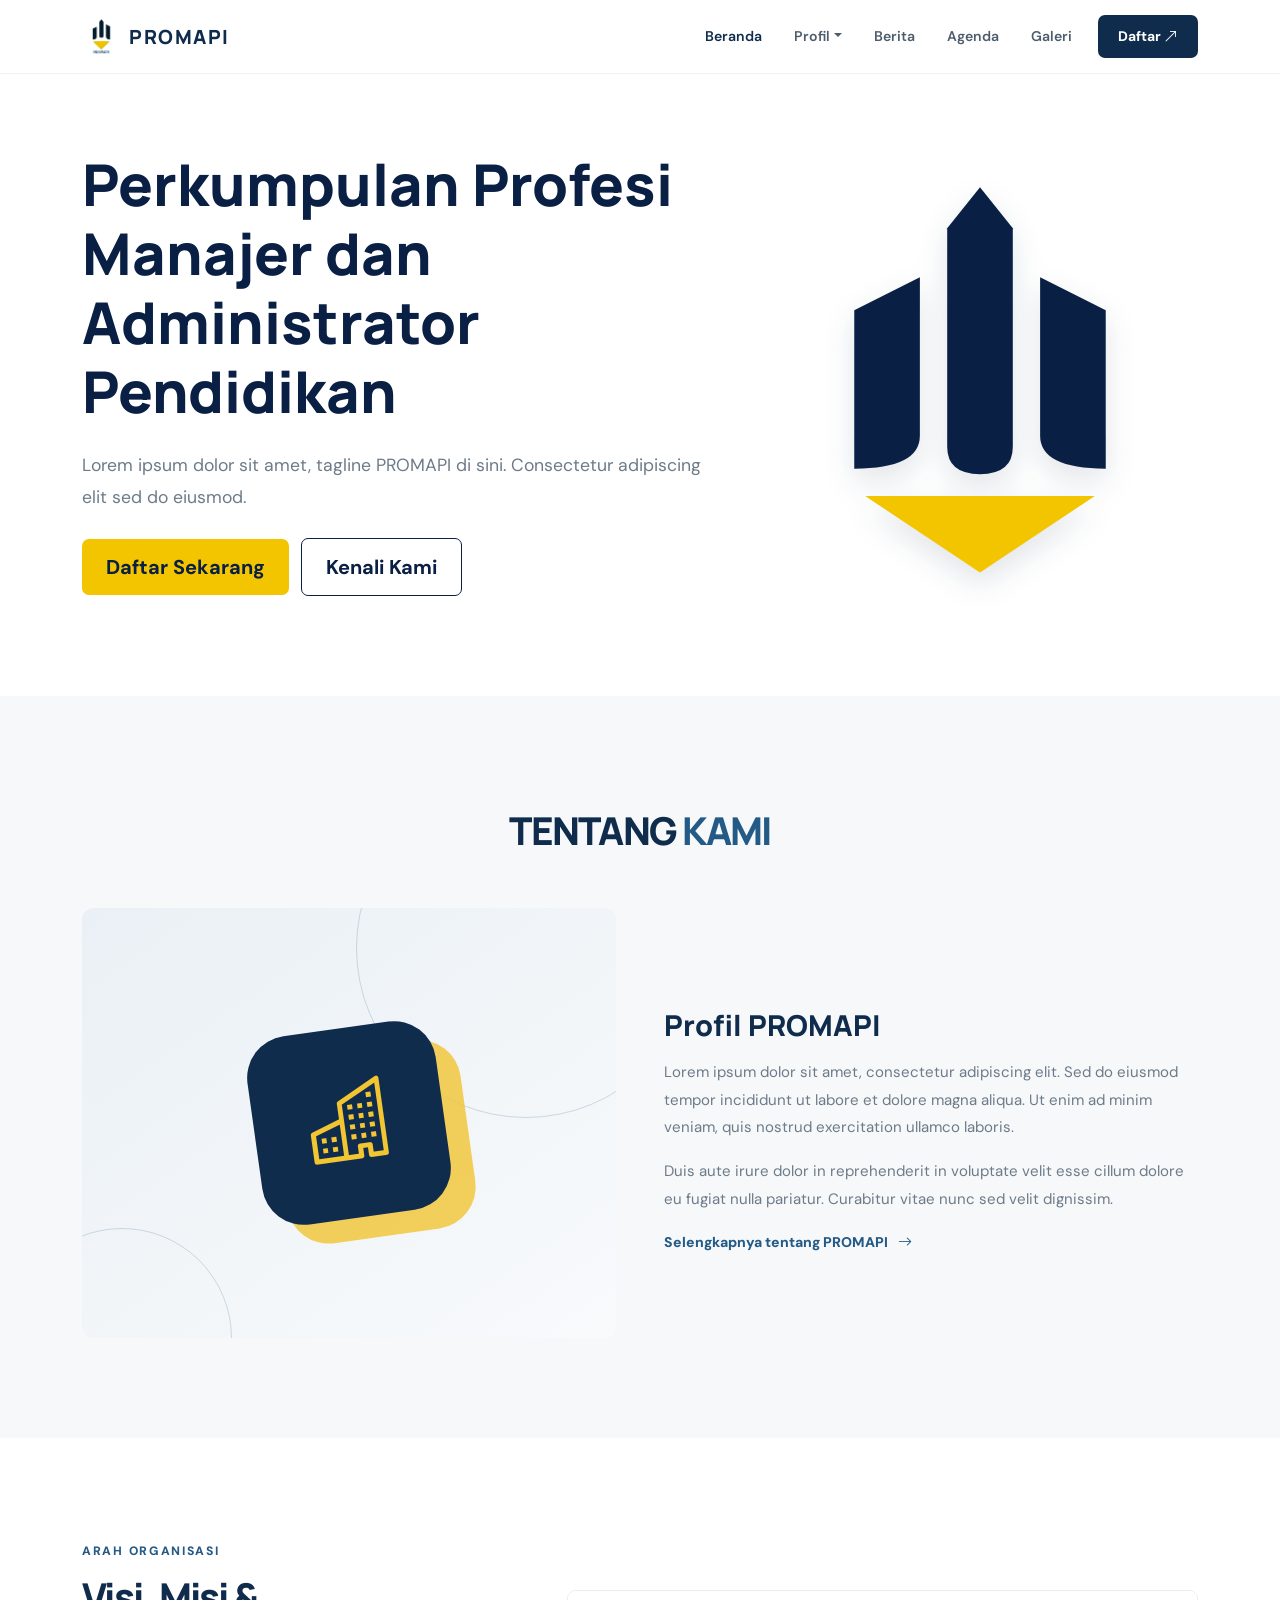
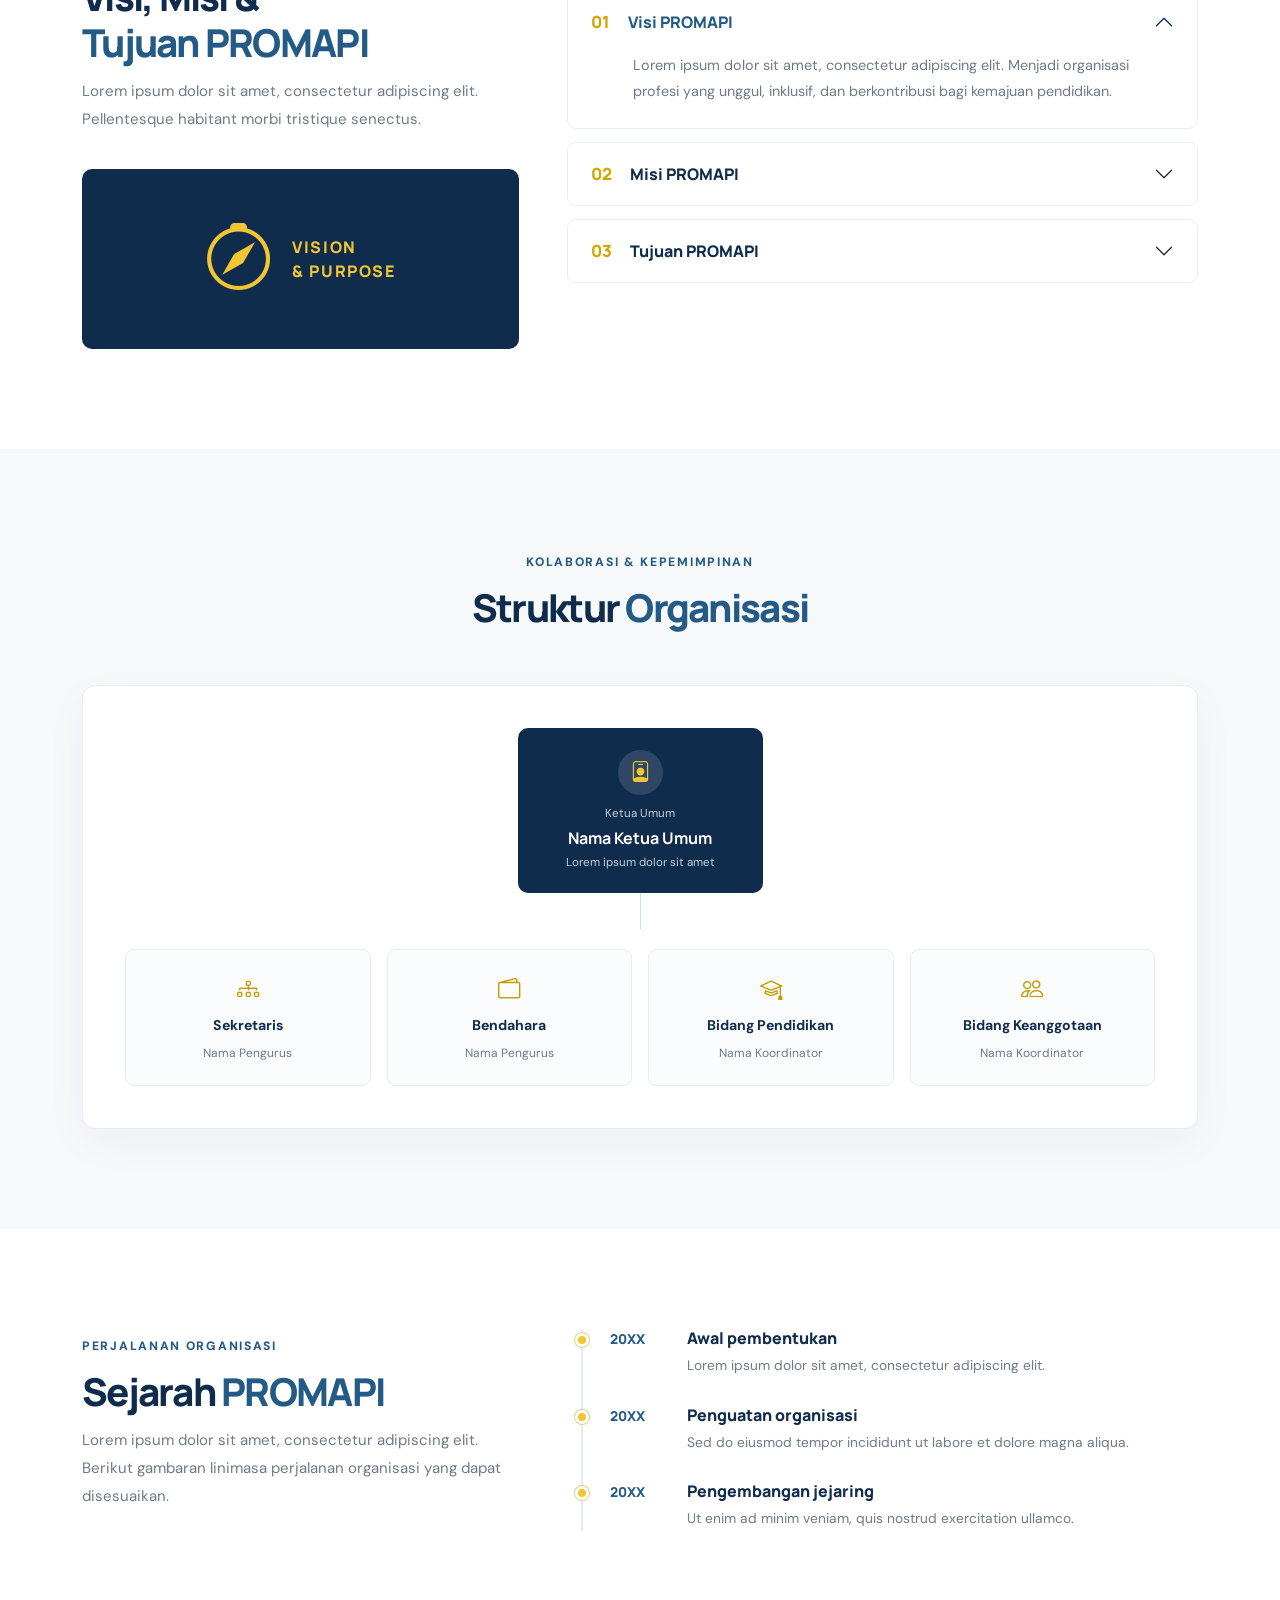
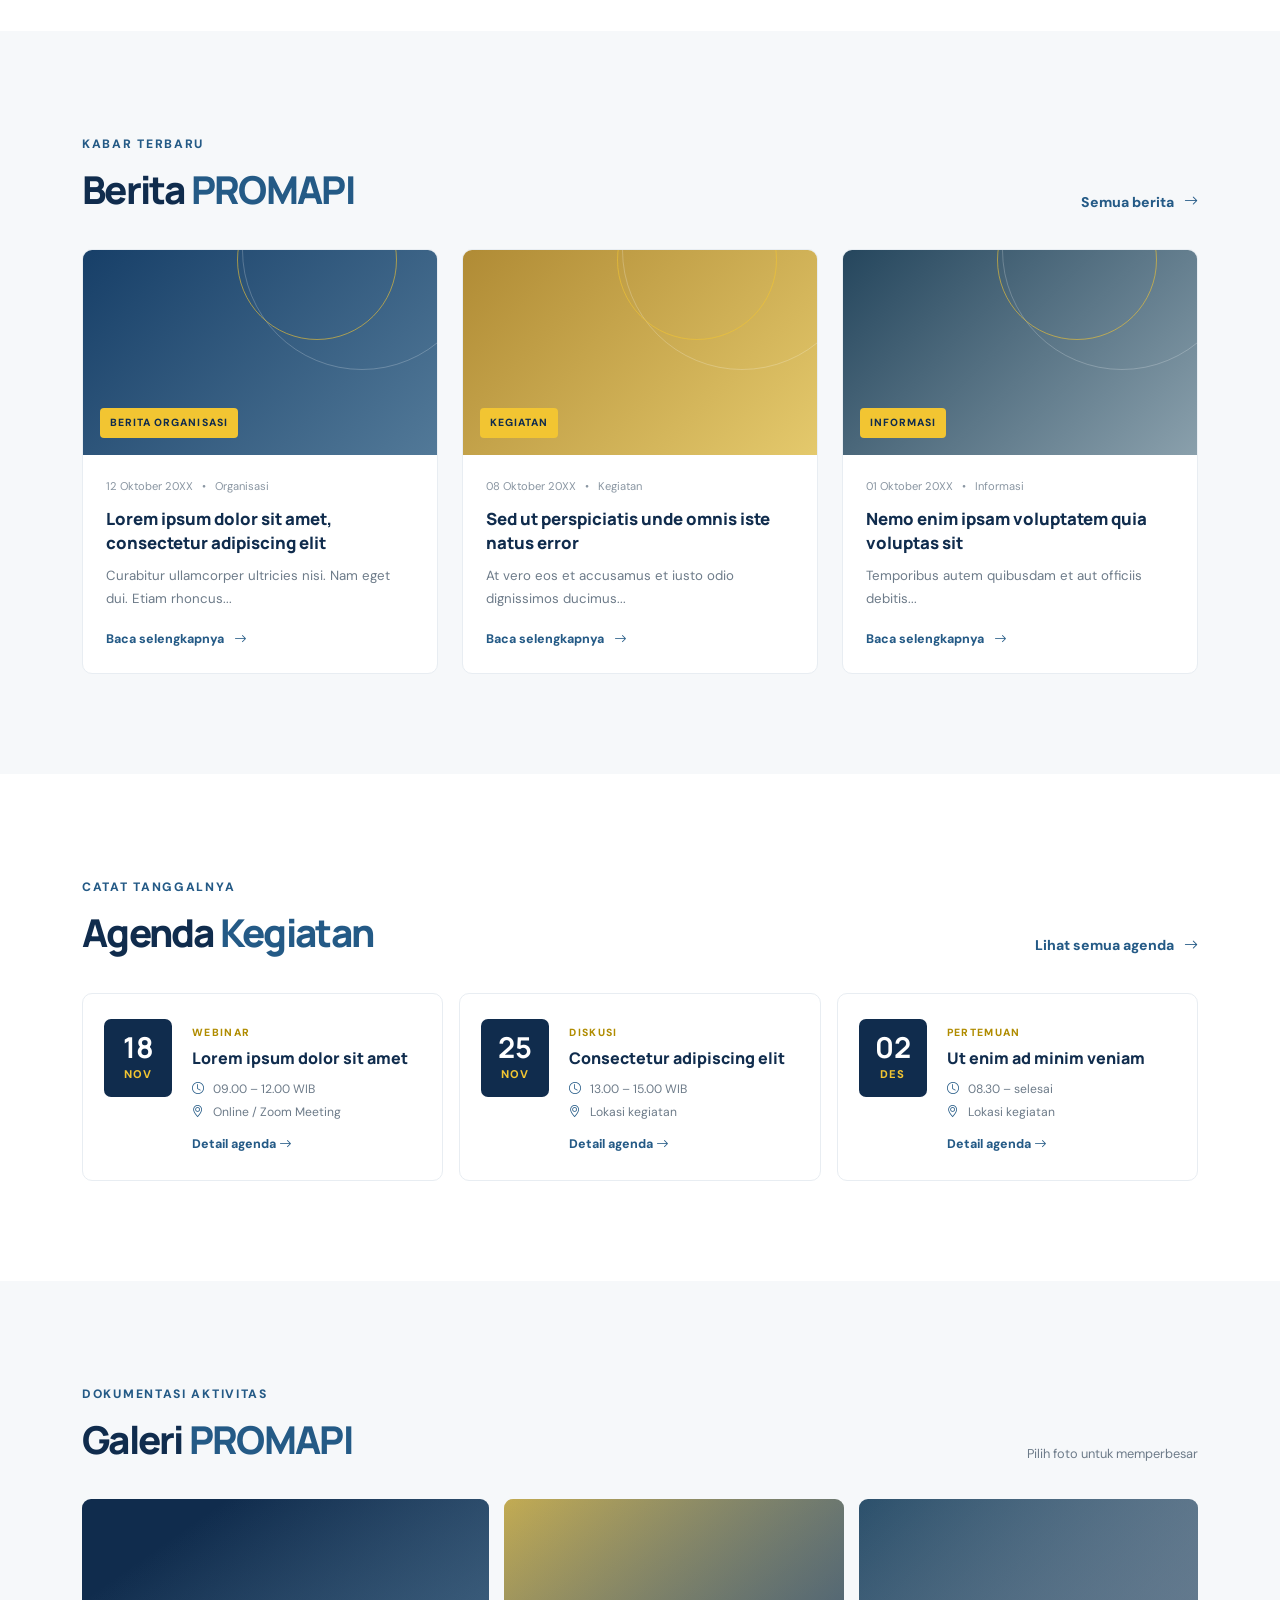
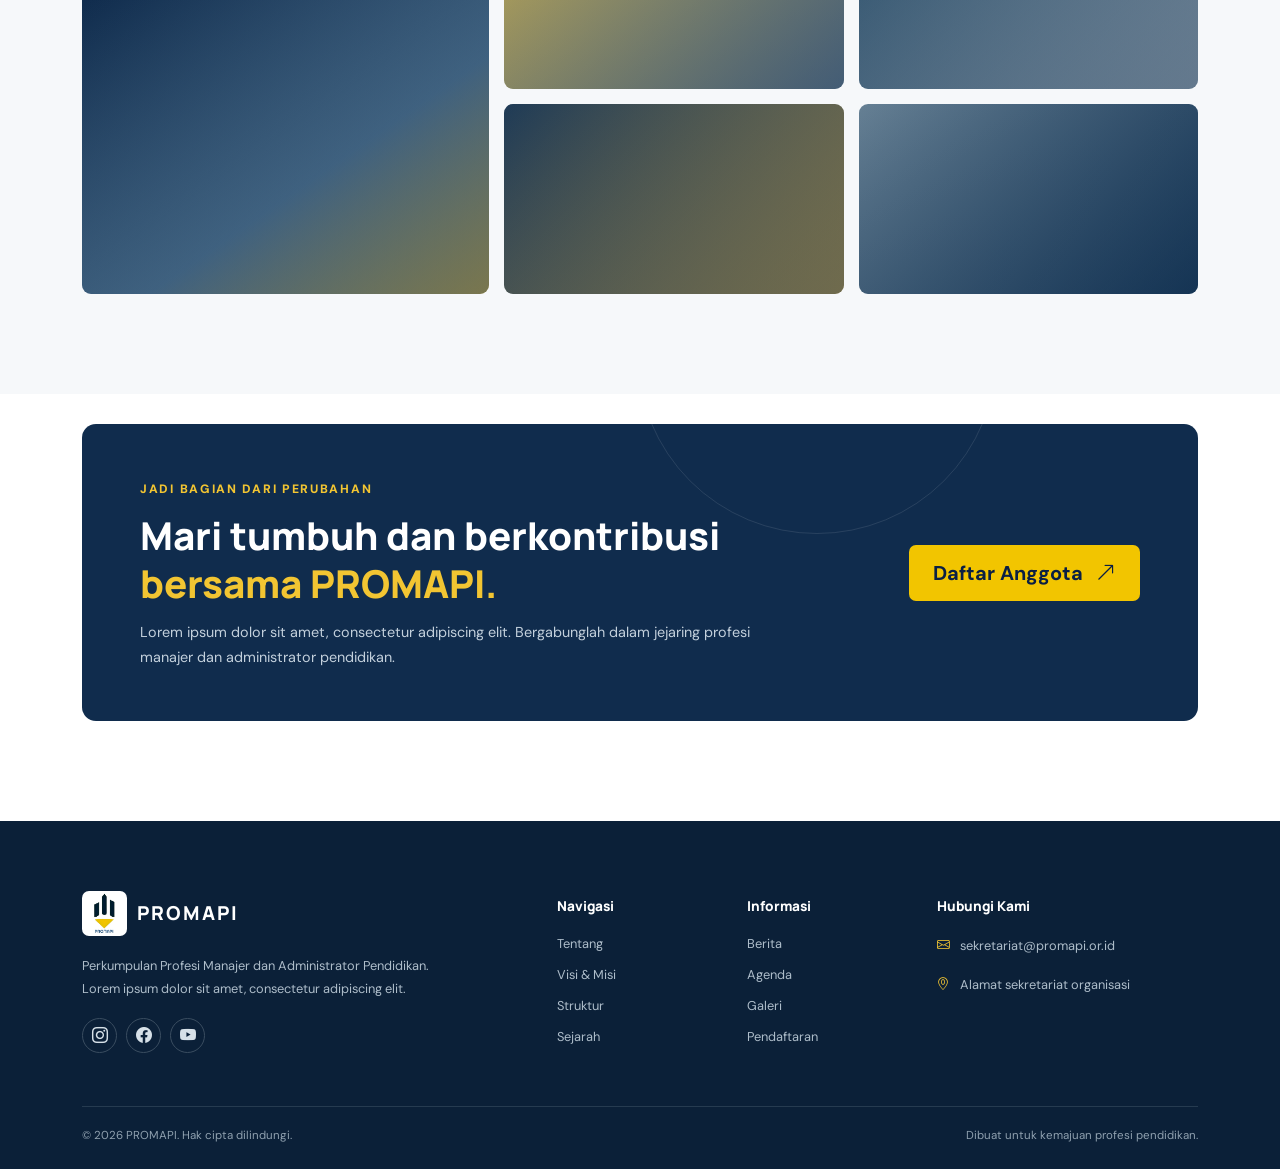
==== index.html @ c8b4b409 "perubahan" ====
<!doctype html>
<html lang="id">
<head>
  <meta charset="utf-8">
  <meta name="viewport" content="width=device-width, initial-scale=1">
  <meta name="description" content="PROMAPI — Perkumpulan Profesi Manajer dan Administrator Pendidikan.">
  <title>PROMAPI | Perkumpulan Profesi Manajer dan Administrator Pendidikan</title>
  <link rel="preconnect" href="https://fonts.googleapis.com">
  <link rel="preconnect" href="https://fonts.gstatic.com" crossorigin>
  <link href="https://fonts.googleapis.com/css2?family=DM+Sans:wght@400;500;600;700&family=Manrope:wght@400;500;600;700;800&display=swap" rel="stylesheet">
  <link href="https://cdn.jsdelivr.net/npm/bootstrap@5.3.3/dist/css/bootstrap.min.css" rel="stylesheet">
  <link href="https://cdn.jsdelivr.net/npm/bootstrap-icons@1.11.3/font/bootstrap-icons.min.css" rel="stylesheet">
  <link href="css/style.css" rel="stylesheet">
</head>
<body>
  <nav class="navbar navbar-expand-lg navbar-light fixed-top site-nav">
    <div class="container">
      <a class="navbar-brand d-flex align-items-center gap-2" href="#beranda">
        <img src="assets/logo-promapi.png" alt="Logo PROMAPI" class="brand-logo">
        <span>PROMAPI</span>
      </a>
      <button class="navbar-toggler" type="button" data-bs-toggle="collapse" data-bs-target="#mainNav" aria-controls="mainNav" aria-expanded="false" aria-label="Buka navigasi">
        <span class="navbar-toggler-icon"></span>
      </button>
      <div class="collapse navbar-collapse" id="mainNav">
        <ul class="navbar-nav ms-auto align-items-lg-center gap-lg-1">
          <li class="nav-item"><a class="nav-link active" href="#beranda">Beranda</a></li>
          <li class="nav-item dropdown">
            <a class="nav-link dropdown-toggle" href="#profil" role="button" data-bs-toggle="dropdown">Profil</a>
            <ul class="dropdown-menu dropdown-menu-end">
              <li><a class="dropdown-item" href="#tentang">Tentang Organisasi</a></li>
              <li><a class="dropdown-item" href="#visi-misi">Visi, Misi & Tujuan</a></li>
              <li><a class="dropdown-item" href="#struktur">Struktur Organisasi</a></li>
              <li><a class="dropdown-item" href="#sejarah">Sejarah</a></li>
            </ul>
          </li>
          <li class="nav-item"><a class="nav-link" href="#berita">Berita</a></li>
          <li class="nav-item"><a class="nav-link" href="#agenda">Agenda</a></li>
          <li class="nav-item"><a class="nav-link" href="#galeri">Galeri</a></li>
          <li class="nav-item ms-lg-2"><a class="btn btn-primary-nav" href="dashboard.html">Daftar <i class="bi bi-arrow-up-right"></i></a></li>
        </ul>
      </div>
    </div>
  </nav>

  <main>
    <!-- BERANDA -->
<header class="hero" id="beranda">
  <div class="container">
    <div class="row align-items-center g-5">
      <div class="col-lg-7">
        <h1>Perkumpulan Profesi Manajer dan Administrator Pendidikan</h1>

        <p class="tagline my-4">
          Lorem ipsum dolor sit amet, tagline PROMAPI di sini.
          Consectetur adipiscing elit sed do eiusmod.
        </p>
        
<a href="dashboard.html">
  <button class="btn btn-yellow btn-lg me-2" type="button">
    Daftar Sekarang
  </button>
</a>

        <a href="#tentang" class="btn btn-line btn-lg">
          Kenali Kami
        </a>
      </div>

      <div class="col-lg-5 text-center">
        <svg class="hero-mark" viewBox="0 0 100 150"
          role="img" aria-label="Logo PROMAPI">
          <g>
            <path fill="#0A1F44"
              d="M4 52l24-12v58q0 12-24 12z"/>
            <path fill="#0A1F44"
              d="M38 22l12-15 12 15v80q0 10-12 10t-12-10z"/>
            <path fill="#0A1F44"
              d="M72 40l24 12v58q-24 0-24-12z"/>
          </g>
          <path fill="#F2C500" d="M8 120h84L50 148z"/>
        </svg>
      </div>
    </div>
  </div>
</header>

    <section class="section section-soft" id="tentang">
      <div class="container">
        <div class="section-heading text-center">
          <h2>TENTANG <span> KAMI</span></h2>
        </div>
        <div class="row align-items-center g-5">
          <div class="col-lg-6">
            <div class="about-visual">
              <div class="about-symbol"><i class="bi bi-buildings"></i></div>
              <div class="decor decor-a"></div><div class="decor decor-b"></div>
            </div>
          </div>
          <div class="col-lg-6">
            <h3 class="content-title">Profil PROMAPI</h3>
            <p class="body-copy">Lorem ipsum dolor sit amet, consectetur adipiscing elit. Sed do eiusmod tempor incididunt ut labore et dolore magna aliqua. Ut enim ad minim veniam, quis nostrud exercitation ullamco laboris.</p>
            <p class="body-copy">Duis aute irure dolor in reprehenderit in voluptate velit esse cillum dolore eu fugiat nulla pariatur. Curabitur vitae nunc sed velit dignissim.</p>
            <a href="#visi-misi" class="text-link">Selengkapnya tentang PROMAPI <i class="bi bi-arrow-right"></i></a>
          </div>
        </div>
      </div>
    </section>

    <section class="section" id="visi-misi">
      <div class="container">
        <div class="row align-items-center g-5">
          <div class="col-lg-5">
            <span class="section-kicker">Arah organisasi</span>
            <h2 class="section-title">Visi, Misi &<br><span>Tujuan PROMAPI</span></h2>
            <p class="body-copy">Lorem ipsum dolor sit amet, consectetur adipiscing elit. Pellentesque habitant morbi tristique senectus.</p>
            <div class="vm-illustration"><i class="bi bi-compass"></i><span>VISION<br> & PURPOSE</span></div>
          </div>
          <div class="col-lg-7">
            <div class="accordion custom-accordion" id="vmAccordion">
              <div class="accordion-item">
                <h3 class="accordion-header"><button class="accordion-button" type="button" data-bs-toggle="collapse" data-bs-target="#visi"> <span class="number">01</span> Visi PROMAPI</button></h3>
                <div id="visi" class="accordion-collapse collapse show" data-bs-parent="#vmAccordion"><div class="accordion-body">Lorem ipsum dolor sit amet, consectetur adipiscing elit. Menjadi organisasi profesi yang unggul, inklusif, dan berkontribusi bagi kemajuan pendidikan.</div></div>
              </div>
              <div class="accordion-item">
                <h3 class="accordion-header"><button class="accordion-button collapsed" type="button" data-bs-toggle="collapse" data-bs-target="#misi"><span class="number">02</span> Misi PROMAPI</button></h3>
                <div id="misi" class="accordion-collapse collapse" data-bs-parent="#vmAccordion"><div class="accordion-body">Lorem ipsum dolor sit amet, consectetur adipiscing elit. Mengembangkan kompetensi, memperluas jejaring, dan mendorong praktik manajemen pendidikan yang berkualitas.</div></div>
              </div>
              <div class="accordion-item">
                <h3 class="accordion-header"><button class="accordion-button collapsed" type="button" data-bs-toggle="collapse" data-bs-target="#tujuan"><span class="number">03</span> Tujuan PROMAPI</button></h3>
                <div id="tujuan" class="accordion-collapse collapse" data-bs-parent="#vmAccordion"><div class="accordion-body">Lorem ipsum dolor sit amet, consectetur adipiscing elit. Mewujudkan wadah pengembangan profesi dan pertukaran pengetahuan bagi para anggota.</div></div>
              </div>
            </div>
          </div>
        </div>
      </div>
    </section>

    <section class="section section-soft" id="struktur">
      <div class="container">
        <div class="section-heading text-center">
          <span class="section-kicker">Kolaborasi & kepemimpinan</span><h2>Struktur <span>Organisasi</span></h2>
        </div>
        <div class="structure-card">
          <div class="structure-top"><span class="structure-icon"><i class="bi bi-person-badge"></i></span><small>Ketua Umum</small><strong>Nama Ketua Umum</strong><span class="structure-role">Lorem ipsum dolor sit amet</span></div>
          <div class="structure-connector"></div>
          <div class="row g-3 justify-content-center">
            <div class="col-6 col-lg-3"><div class="structure-unit"><i class="bi bi-diagram-3"></i><strong>Sekretaris</strong><span>Nama Pengurus</span></div></div>
            <div class="col-6 col-lg-3"><div class="structure-unit"><i class="bi bi-wallet2"></i><strong>Bendahara</strong><span>Nama Pengurus</span></div></div>
            <div class="col-6 col-lg-3"><div class="structure-unit"><i class="bi bi-mortarboard"></i><strong>Bidang Pendidikan</strong><span>Nama Koordinator</span></div></div>
            <div class="col-6 col-lg-3"><div class="structure-unit"><i class="bi bi-people"></i><strong>Bidang Keanggotaan</strong><span>Nama Koordinator</span></div></div>
          </div>
      </div>
    </section>

    <section class="section" id="sejarah">
      <div class="container">
        <div class="row g-5 align-items-center">
          <div class="col-lg-5"><span class="section-kicker">Perjalanan organisasi</span><h2 class="section-title">Sejarah <span>PROMAPI</span></h2><p class="body-copy">Lorem ipsum dolor sit amet, consectetur adipiscing elit. Berikut gambaran linimasa perjalanan organisasi yang dapat disesuaikan.</p></div>
          <div class="col-lg-7">
            <div class="timeline">
              <div class="timeline-item"><span class="timeline-year">20XX</span><div><h4>Awal pembentukan</h4><p>Lorem ipsum dolor sit amet, consectetur adipiscing elit.</p></div></div>
              <div class="timeline-item"><span class="timeline-year">20XX</span><div><h4>Penguatan organisasi</h4><p>Sed do eiusmod tempor incididunt ut labore et dolore magna aliqua.</p></div></div>
              <div class="timeline-item"><span class="timeline-year">20XX</span><div><h4>Pengembangan jejaring</h4><p>Ut enim ad minim veniam, quis nostrud exercitation ullamco.</p></div></div>
            </div>
          </div>
        </div>
      </div>
    </section>

    <section class="section section-soft" id="berita">
      <div class="container">
        <div class="section-heading-row"><div><span class="section-kicker">Kabar terbaru</span><h2 class="section-title">Berita <span>PROMAPI</span></h2></div><a href="#berita" class="text-link">Semua berita <i class="bi bi-arrow-right"></i></a></div>
        <div class="row g-4">
          <div class="col-md-6 col-lg-4"><article class="news-card"><a href="#" class="news-image image-one" aria-label="Baca berita"><span>BERITA ORGANISASI</span></a><div class="news-content"><div class="news-meta"><span>12 Oktober 20XX</span><span>•</span><span>Organisasi</span></div><h3><a href="#">Lorem ipsum dolor sit amet, consectetur adipiscing elit</a></h3><p>Curabitur ullamcorper ultricies nisi. Nam eget dui. Etiam rhoncus...</p><a href="#" class="read-more">Baca selengkapnya <i class="bi bi-arrow-right"></i></a></div></article></div>
          <div class="col-md-6 col-lg-4"><article class="news-card"><a href="#" class="news-image image-two" aria-label="Baca berita"><span>KEGIATAN</span></a><div class="news-content"><div class="news-meta"><span>08 Oktober 20XX</span><span>•</span><span>Kegiatan</span></div><h3><a href="#">Sed ut perspiciatis unde omnis iste natus error</a></h3><p>At vero eos et accusamus et iusto odio dignissimos ducimus...</p><a href="#" class="read-more">Baca selengkapnya <i class="bi bi-arrow-right"></i></a></div></article></div>
          <div class="col-md-6 col-lg-4"><article class="news-card"><a href="#" class="news-image image-three" aria-label="Baca berita"><span>INFORMASI</span></a><div class="news-content"><div class="news-meta"><span>01 Oktober 20XX</span><span>•</span><span>Informasi</span></div><h3><a href="#">Nemo enim ipsam voluptatem quia voluptas sit</a></h3><p>Temporibus autem quibusdam et aut officiis debitis...</p><a href="#" class="read-more">Baca selengkapnya <i class="bi bi-arrow-right"></i></a></div></article></div>
        </div>
      </div>
    </section>

    <section class="section" id="agenda">
      <div class="container">
        <div class="section-heading-row"><div><span class="section-kicker">Catat tanggalnya</span><h2 class="section-title">Agenda <span>Kegiatan</span></h2></div><a href="#agenda" class="text-link">Lihat semua agenda <i class="bi bi-arrow-right"></i></a></div>
        <div class="row g-3">
          <div class="col-lg-4"><div class="agenda-card"><div class="agenda-date"><strong>18</strong><span>NOV</span></div><div class="agenda-info"><span class="agenda-type">WEBINAR</span><h3>Lorem ipsum dolor sit amet</h3><p><i class="bi bi-clock"></i> 09.00 – 12.00 WIB</p><p><i class="bi bi-geo-alt"></i> Online / Zoom Meeting</p><a href="#daftar">Detail agenda <i class="bi bi-arrow-right"></i></a></div></div></div>
          <div class="col-lg-4"><div class="agenda-card"><div class="agenda-date"><strong>25</strong><span>NOV</span></div><div class="agenda-info"><span class="agenda-type">DISKUSI</span><h3>Consectetur adipiscing elit</h3><p><i class="bi bi-clock"></i> 13.00 – 15.00 WIB</p><p><i class="bi bi-geo-alt"></i> Lokasi kegiatan</p><a href="#daftar">Detail agenda <i class="bi bi-arrow-right"></i></a></div></div></div>
          <div class="col-lg-4"><div class="agenda-card"><div class="agenda-date"><strong>02</strong><span>DES</span></div><div class="agenda-info"><span class="agenda-type">PERTEMUAN</span><h3>Ut enim ad minim veniam</h3><p><i class="bi bi-clock"></i> 08.30 – selesai</p><p><i class="bi bi-geo-alt"></i> Lokasi kegiatan</p><a href="#daftar">Detail agenda <i class="bi bi-arrow-right"></i></a></div></div></div>
        </div>
      </div>
    </section>

    <section class="section section-soft" id="galeri">
      <div class="container">
        <div class="section-heading-row"><div><span class="section-kicker">Dokumentasi aktivitas</span><h2 class="section-title">Galeri <span>PROMAPI</span></h2></div><span class="gallery-note">Pilih foto untuk memperbesar</span></div>
        <div class="gallery-grid">
          <button class="gallery-item gallery-one" data-title="Dokumentasi kegiatan 01" aria-label="Perbesar foto kegiatan 1"><span><i class="bi bi-arrows-fullscreen"></i></span></button>
          <button class="gallery-item gallery-two" data-title="Dokumentasi kegiatan 02" aria-label="Perbesar foto kegiatan 2"><span><i class="bi bi-arrows-fullscreen"></i></span></button>
          <button class="gallery-item gallery-three" data-title="Dokumentasi kegiatan 03" aria-label="Perbesar foto kegiatan 3"><span><i class="bi bi-arrows-fullscreen"></i></span></button>
          <button class="gallery-item gallery-four" data-title="Dokumentasi kegiatan 04" aria-label="Perbesar foto kegiatan 4"><span><i class="bi bi-arrows-fullscreen"></i></span></button>
          <button class="gallery-item gallery-five" data-title="Dokumentasi kegiatan 05" aria-label="Perbesar foto kegiatan 5"><span><i class="bi bi-arrows-fullscreen"></i></span></button>
        </div>
      </div>
    </section>

    <section class="join-section" id="daftar">
      <div class="container">
        <div class="join-panel">
          <div><span class="section-kicker">Jadi bagian dari perubahan</span><h2>Mari tumbuh dan berkontribusi <span>bersama PROMAPI.</span></h2><p>Lorem ipsum dolor sit amet, consectetur adipiscing elit. Bergabunglah dalam jejaring profesi manajer dan administrator pendidikan.</p></div>
          <a href="mailto:sekretariat@promapi.or.id?subject=Pendaftaran%20Anggota%20PROMAPI" class="btn btn-yellow btn-lg" href="dashboard.html">Daftar Anggota <i class="bi bi-arrow-up-right ms-2"></i></a>
        </div>
      </div>
    </section>
  </main>

  <footer class="site-footer">
    <div class="container">
      <div class="row g-4">
        <div class="col-lg-5"><a class="footer-brand" href="#beranda"><img src="assets/logo-promapi.png" alt=""><span>PROMAPI</span></a><p class="footer-description">Perkumpulan Profesi Manajer dan Administrator Pendidikan. Lorem ipsum dolor sit amet, consectetur adipiscing elit.</p><div class="social-links"><a href="#" aria-label="Instagram"><i class="bi bi-instagram"></i></a><a href="#" aria-label="Facebook"><i class="bi bi-facebook"></i></a><a href="#" aria-label="YouTube"><i class="bi bi-youtube"></i></a></div></div>
        <div class="col-6 col-lg-2"><h4>Navigasi</h4><a href="#tentang">Tentang</a><a href="#visi-misi">Visi & Misi</a><a href="#struktur">Struktur</a><a href="#sejarah">Sejarah</a></div>
        <div class="col-6 col-lg-2"><h4>Informasi</h4><a href="#berita">Berita</a><a href="#agenda">Agenda</a><a href="#galeri">Galeri</a><a href="#daftar">Pendaftaran</a></div>
        <div class="col-lg-3"><h4>Hubungi Kami</h4><p><i class="bi bi-envelope"></i> sekretariat@promapi.or.id</p><p><i class="bi bi-geo-alt"></i> Alamat sekretariat organisasi</p></div>
      </div>
      <div class="footer-bottom"><span>© <span id="year"></span> PROMAPI. Hak cipta dilindungi.</span><span>Dibuat untuk kemajuan profesi pendidikan.</span></div>
    </div>
  </footer>

  <div class="modal fade" id="galleryModal" tabindex="-1" aria-hidden="true"><div class="modal-dialog modal-dialog-centered"><div class="modal-content"><div class="modal-header"><h5 class="modal-title">Dokumentasi kegiatan</h5><button type="button" class="btn-close" data-bs-dismiss="modal" aria-label="Tutup"></button></div><div class="modal-body"><div class="modal-gallery-preview"></div><p class="small text-muted mb-0 mt-3" id="galleryCaption"></p></div></div></div></div>
  <button id="backToTop" class="back-to-top" aria-label="Kembali ke atas"><i class="bi bi-arrow-up"></i></button>
  <script src="https://cdn.jsdelivr.net/npm/bootstrap@5.3.3/dist/js/bootstrap.bundle.min.js"></script>
  <script src="js/script.js"></script>
</body>
</html>
---- css/style.css ----
:root{--navy:#102c4d;--navy-2:#173f68;--blue:#245a86;--yellow:#f2c532;--ink:#17283b;--muted:#6d7b89;--line:#e8edf2;--soft:#f6f8fa;--white:#fff}
*{box-sizing:border-box}html{scroll-behavior:smooth;scroll-padding-top:88px}body{font-family:"DM Sans",sans-serif;color:var(--ink);background:#fff;overflow-x:hidden}h1,h2,h3,h4,.navbar-brand{font-family:"Manrope",sans-serif}a{text-decoration:none}.site-nav{background:rgba(255,255,255,.94);backdrop-filter:blur(14px);border-bottom:1px solid rgba(16,44,77,.07);padding:12px 0;transition:.25s}.site-nav.scrolled{box-shadow:0 8px 30px rgba(16,44,77,.08);padding:8px 0}.navbar-brand{font-weight:800;letter-spacing:.08em;color:var(--navy);font-size:1.22rem}.brand-logo{width:39px;height:39px;object-fit:contain}.nav-link{font-size:.88rem;font-weight:600;color:#4d5d6d!important;padding:12px 14px!important}.nav-link:hover,.nav-link.active{color:var(--navy)!important}.btn-primary-nav{background:var(--navy);color:white;border-radius:7px;padding:10px 19px;font-weight:700;font-size:.87rem}.btn-primary-nav:hover,.btn-primary{background:var(--navy-2);color:white}.hero-section{position:relative;padding:158px 0 110px;min-height:690px;display:flex;align-items:center;background:radial-gradient(ellipse at 82% 44%,#f7f9fb 0,white 44%);overflow:hidden}.eyebrow,.section-kicker,.mini-label{display:inline-flex;align-items:center;gap:9px;color:var(--blue);font-size:.76rem;font-weight:800;letter-spacing:.14em;text-transform:uppercase}.eyebrow span{height:7px;width:7px;border-radius:50%;background:var(--yellow)}.hero-section h1{font-size:clamp(2.6rem,5vw,4.45rem);font-weight:800;letter-spacing:-.055em;line-height:1.12;color:var(--navy);margin:22px 0 16px}.hero-section h1 span,.section-heading h2 span,.section-title span,.join-panel h2 span{color:var(--blue)}.hero-lead{font-size:1.15rem;font-weight:700;color:#405a73;margin-bottom:9px}.hero-copy{max-width:570px;color:var(--muted);line-height:1.8}.btn{font-weight:700;border-radius:7px}.btn-primary{border:1px solid var(--navy-2);padding:13px 21px}.btn-outline-dark{border-color:#c9d1d9;color:var(--navy);padding:13px 21px}.btn-outline-dark:hover{background:var(--navy);color:white}.hero-proof{display:flex;align-items:center;gap:9px;margin-top:42px;color:#748291;font-size:.8rem;font-weight:600}.hero-proof i:first-child{color:var(--blue);font-size:1rem}.hero-logo-wrap{height:430px;position:relative;display:flex;align-items:center;justify-content:center}.hero-logo{width:min(78%,360px);height:360px;object-fit:contain;position:relative;z-index:2;filter:drop-shadow(0 20px 24px rgba(16,44,77,.1))}.hero-orbit{position:absolute;border:1px solid rgba(36,90,134,.18);border-radius:50%;transform:rotate(-25deg)}.orbit-one{width:440px;height:260px}.orbit-two{width:365px;height:330px;transform:rotate(35deg);border-color:rgba(242,197,50,.5)}.floating-note{position:absolute;z-index:3;right:0;bottom:44px;display:flex;gap:12px;align-items:center;background:#fff;padding:14px 18px;border:1px solid var(--line);border-radius:10px;box-shadow:0 14px 35px rgba(16,44,77,.1);font-size:.75rem;font-weight:700;line-height:1.4;color:var(--navy)}.floating-note i{font-size:1.5rem;color:#d7a900}.hero-bottom-line{position:absolute;bottom:0;left:0;width:100%;height:5px;background:var(--yellow)}.section{padding:100px 0}.section-soft{background:var(--soft)}.section-heading{text-align:center;margin-bottom:54px}.section-heading h2,.section-title{font-size:clamp(2rem,3vw,2.7rem);font-weight:800;letter-spacing:-.045em;color:var(--navy);margin:12px 0}.section-heading p{color:var(--muted);margin:0}.about-visual{height:430px;border-radius:12px;background:linear-gradient(145deg,#eaf0f5,#f8fafc);position:relative;overflow:hidden;display:flex;align-items:center;justify-content:center}.about-symbol{width:190px;height:190px;border-radius:42px;background:var(--navy);color:var(--yellow);display:grid;place-items:center;font-size:5rem;transform:rotate(-8deg);box-shadow:22px 22px 0 rgba(242,197,50,.8);z-index:1}.about-caption{position:absolute;bottom:25px;left:25px;right:25px;background:white;border-radius:9px;padding:16px 19px;display:flex;gap:14px;align-items:center;box-shadow:0 8px 25px rgba(16,44,77,.07);z-index:2}.about-caption>span{font-family:Manrope;font-size:1.5rem;font-weight:800;color:#d4a900}.about-caption strong,.about-caption small{display:block}.about-caption strong{font-size:.9rem;color:var(--navy)}.about-caption small{color:var(--muted);font-size:.78rem;margin-top:3px}.decor{position:absolute;border:1px solid rgba(36,90,134,.2);border-radius:50%}.decor-a{width:340px;height:340px;top:-130px;right:-80px}.decor-b{width:220px;height:220px;bottom:-110px;left:-70px}.content-title{font-size:1.8rem;line-height:1.35;font-weight:800;color:var(--navy);margin:14px 0}.body-copy{color:var(--muted);line-height:1.85;font-size:.94rem}.text-link,.read-more{font-weight:800;color:var(--blue);font-size:.88rem}.text-link i,.read-more i{margin-left:7px;transition:.2s}.text-link:hover i,.read-more:hover i{margin-left:12px}.about-stats{border-top:1px solid var(--line);padding-top:20px}.about-stats strong,.about-stats span{display:block}.about-stats strong{font-family:Manrope;font-size:1.35rem;color:var(--navy)}.about-stats span{font-size:.74rem;color:var(--muted)}.vm-illustration{height:180px;margin-top:35px;border-radius:10px;background:var(--navy);color:var(--yellow);display:flex;align-items:center;justify-content:center;gap:20px}.vm-illustration i{font-size:4.2rem}.vm-illustration span{font-family:Manrope;font-size:1rem;font-weight:800;letter-spacing:.1em;line-height:1.5}.custom-accordion .accordion-item{border:1px solid var(--line);border-radius:9px!important;margin-bottom:13px;overflow:hidden}.custom-accordion .accordion-button{padding:21px 23px;font-weight:800;color:var(--navy);box-shadow:none;background:white}.custom-accordion .accordion-button:not(.collapsed){color:var(--blue);background:#fff}.custom-accordion .accordion-button:focus{box-shadow:none}.custom-accordion .number{font-family:Manrope;color:#d1a600;margin-right:18px;font-size:1.05rem}.accordion-body{padding:0 24px 23px 65px;color:var(--muted);line-height:1.8;font-size:.9rem}.structure-card{padding:42px;background:white;border:1px solid var(--line);border-radius:13px;box-shadow:0 14px 45px rgba(16,44,77,.04);text-align:center}.structure-top{display:inline-flex;align-items:center;flex-direction:column;background:var(--navy);color:white;border-radius:10px;padding:22px 42px;min-width:245px}.structure-icon{width:45px;height:45px;border-radius:50%;background:rgba(255,255,255,.13);display:grid;place-items:center;color:var(--yellow);font-size:1.3rem;margin-bottom:10px}.structure-top small{color:#c5d1dc;font-size:.72rem}.structure-top strong{font-family:Manrope;margin:4px 0}.structure-role{font-size:.72rem;color:#c5d1dc}.structure-connector{height:36px;width:1px;background:#d3dce5;margin:auto auto 20px}.structure-unit{height:100%;padding:23px 12px;border:1px solid var(--line);border-radius:9px;background:#fbfcfd;display:flex;flex-direction:column;align-items:center;gap:8px}.structure-unit i{font-size:1.4rem;color:#c49c00}.structure-unit strong{font-size:.88rem;color:var(--navy)}.structure-unit span{font-size:.75rem;color:var(--muted)}.structure-hint{margin:25px 0 0;color:#8995a1;font-size:.75rem}.timeline{border-left:2px solid #e6ebf0;padding-left:27px;margin-left:14px}.timeline-item{position:relative;display:flex;gap:22px;padding-bottom:28px}.timeline-item:last-child{padding-bottom:0}.timeline-item:before{content:"";position:absolute;left:-35px;top:4px;width:14px;height:14px;background:var(--yellow);border:3px solid white;box-shadow:0 0 0 1px #e4d18a;border-radius:50%}.timeline-year{font-family:Manrope;font-size:.85rem;font-weight:800;color:var(--blue);min-width:55px}.timeline-item h4{font-size:1rem;font-weight:800;color:var(--navy);margin:0 0 6px}.timeline-item p{font-size:.86rem;color:var(--muted);margin:0;line-height:1.7}.section-heading-row{display:flex;align-items:end;justify-content:space-between;margin-bottom:36px}.section-heading-row .section-title{margin-bottom:0}.news-card{height:100%;background:white;border:1px solid var(--line);border-radius:10px;overflow:hidden;transition:.25s}.news-card:hover{transform:translateY(-5px);box-shadow:0 18px 35px rgba(16,44,77,.09)}.news-image{height:205px;display:flex;align-items:end;padding:17px;background:linear-gradient(135deg,#173f68,#527998);position:relative;overflow:hidden}.news-image:before,.news-image:after{content:"";position:absolute;border:1px solid rgba(255,255,255,.22);border-radius:50%;width:240px;height:240px;right:-45px;top:-120px}.news-image:after{width:160px;height:160px;right:40px;top:-70px;border-color:rgba(242,197,50,.6)}.image-two{background:linear-gradient(135deg,#b08b35,#e4c96c)}.image-three{background:linear-gradient(135deg,#25465d,#8aa0ac)}.news-image span{position:relative;z-index:1;background:var(--yellow);color:var(--navy);font-size:.65rem;font-weight:800;letter-spacing:.1em;padding:7px 10px;border-radius:4px}.news-content{padding:23px}.news-meta{display:flex;gap:9px;color:#8a96a2;font-size:.7rem;margin-bottom:12px}.news-content h3{font-size:1.05rem;line-height:1.45;font-weight:800;margin-bottom:10px}.news-content h3 a{color:var(--navy)}.news-content p{font-size:.83rem;line-height:1.7;color:var(--muted)}.read-more{font-size:.78rem}.agenda-card{height:100%;display:flex;gap:20px;padding:25px 21px;border:1px solid var(--line);border-radius:10px;transition:.2s}.agenda-card:hover{border-color:#d9c46b;box-shadow:0 12px 28px rgba(16,44,77,.06)}.agenda-date{flex:0 0 68px;height:78px;background:var(--navy);border-radius:7px;color:white;display:flex;align-items:center;justify-content:center;flex-direction:column}.agenda-date strong{font-family:Manrope;font-size:1.8rem;line-height:1}.agenda-date span{font-size:.7rem;color:var(--yellow);font-weight:800;letter-spacing:.1em;margin-top:4px}.agenda-type{font-size:.65rem;font-weight:800;letter-spacing:.13em;color:#b08c00}.agenda-info h3{font-size:1rem;font-weight:800;color:var(--navy);margin:6px 0 12px}.agenda-info p{font-size:.76rem;color:var(--muted);margin:5px 0}.agenda-info p i{color:var(--blue);margin-right:6px}.agenda-info>a{display:inline-block;margin-top:9px;color:var(--blue);font-size:.78rem;font-weight:800}.gallery-note{font-size:.8rem;color:var(--muted)}.gallery-grid{display:grid;grid-template-columns:1.2fr 1fr 1fr;grid-template-rows:190px 190px;gap:15px}.gallery-item{border:0;border-radius:9px;position:relative;overflow:hidden;background:linear-gradient(135deg,#1c496e,#8da5b8);transition:.25s}.gallery-item:before{content:"";position:absolute;inset:0;background:linear-gradient(145deg,rgba(16,44,77,.08),rgba(16,44,77,.45));transition:.25s}.gallery-item:hover:before{background:rgba(16,44,77,.45)}.gallery-item span{position:absolute;inset:0;display:grid;place-items:center;color:white;font-size:1.4rem;opacity:0;transition:.2s}.gallery-item:hover span{opacity:1}.gallery-one{grid-row:span 2;background:linear-gradient(145deg,#102c4d 15%,#557a97 65%,#d0b44f)}.gallery-two{background:linear-gradient(135deg,#d2b653,#6d8496)}.gallery-three{background:linear-gradient(135deg,#2e536e,#a8b8c2)}.gallery-four{background:linear-gradient(135deg,#203c57,#bd9e4d)}.gallery-five{background:linear-gradient(135deg,#6d879a,#193b5a)}.join-section{padding:30px 0 100px}.join-panel{background:var(--navy);border-radius:14px;padding:52px 58px;display:flex;align-items:center;justify-content:space-between;gap:35px;position:relative;overflow:hidden}.join-panel:after{content:"";position:absolute;width:360px;height:360px;border:1px solid rgba(255,255,255,.1);border-radius:50%;right:18%;top:-250px}.join-panel .section-kicker{color:var(--yellow)}.join-panel h2{max-width:650px;color:white;font-size:clamp(1.7rem,3vw,2.5rem);font-weight:800;line-height:1.25;margin:12px 0}.join-panel h2 span{color:var(--yellow)}.join-panel p{max-width:620px;color:#c3d0dc;font-size:.9rem;line-height:1.7;margin:0}.btn-yellow{background:var(--yellow);color:var(--navy);padding:14px 22px;white-space:nowrap;position:relative;z-index:1}.btn-yellow:hover{background:#ffda54;color:var(--navy)}.site-footer{background:#0b2038;color:white;padding:70px 0 24px}.footer-brand{display:flex;align-items:center;gap:10px;color:white;font-family:Manrope;font-weight:800;letter-spacing:.1em;font-size:1.2rem}.footer-brand img{width:45px;height:45px;object-fit:contain;background:white;border-radius:7px}.footer-description{max-width:360px;color:#aebdca;font-size:.82rem;line-height:1.8;margin:18px 0}.social-links{display:flex;gap:9px}.social-links a{width:35px;height:35px;display:grid;place-items:center;border:1px solid #3a4d60;border-radius:50%;color:#d6e0e8}.social-links a:hover{background:var(--yellow);color:var(--navy);border-color:var(--yellow)}.site-footer h4{font-size:.85rem;font-weight:800;margin:7px 0 19px}.site-footer .col-lg-2>a{display:block;color:#aebdca;font-size:.8rem;margin:12px 0}.site-footer .col-lg-2>a:hover{color:var(--yellow)}.site-footer p{color:#aebdca;font-size:.8rem;line-height:1.8}.site-footer p i{color:var(--yellow);margin-right:7px}.footer-bottom{border-top:1px solid #263b50;margin-top:48px;padding-top:20px;display:flex;justify-content:space-between;gap:15px;color:#8fa0af;font-size:.72rem}.back-to-top{position:fixed;right:22px;bottom:22px;width:42px;height:42px;border:0;border-radius:7px;background:var(--yellow);color:var(--navy);font-size:1.1rem;box-shadow:0 8px 20px rgba(16,44,77,.18);opacity:0;visibility:hidden;transition:.2s;z-index:99}.back-to-top.show{opacity:1;visibility:visible}.modal-gallery-preview{height:320px;border-radius:8px;background:linear-gradient(135deg,#173f68,#d1b24c)}
@media(max-width:991px){.hero-section{padding:130px 0 75px;min-height:auto}.hero-logo-wrap{height:340px}.hero-logo{height:290px}.orbit-one{width:350px;height:210px}.orbit-two{width:300px;height:260px}.navbar-collapse{padding:15px 0}.nav-link{padding:9px 0!important}.section{padding:78px 0}.join-panel{padding:40px;align-items:flex-start;flex-direction:column}.join-panel .btn{align-self:flex-start}}
@media(max-width:575px){.hero-section h1{font-size:2.55rem}.hero-logo-wrap{height:290px}.hero-logo{height:250px}.floating-note{right:0;bottom:10px}.section{padding:65px 0}.section-heading{margin-bottom:35px}.about-visual{height:340px}.section-heading-row{align-items:flex-start;gap:15px;flex-direction:column}.structure-card{padding:25px 15px}.gallery-grid{grid-template-columns:1fr 1fr;grid-template-rows:160px 140px 140px}.gallery-one{grid-row:span 2}.gallery-five{display:none}.join-panel{padding:32px 24px}.footer-bottom{flex-direction:column}.agenda-card{padding:19px 15px}.hero-proof{flex-wrap:wrap;margin-top:28px}}
.hero {
  background: #fff;
  min-height: 650px;
  padding: 150px 0 100px;
  display: flex;
  align-items: center;
}

.hero h1 {
  color: #0A1F44;
  font-size: clamp(2.5rem, 4.5vw, 4rem);
  font-weight: 800;
  line-height: 1.2;
}

.hero .tagline {
  color: #6d7b89;
  font-size: 1.1rem;
  line-height: 1.8;
}

.hero-mark {
  width: 280px;
  max-width: 100%;
  height: 410px;
  transition: transform .3s ease;
  filter: drop-shadow(0 12px 15px rgba(10,31,68,.12));
}

.hero-mark:hover {
  transform: translateY(-8px);
}

.btn-yellow {
  background: #F2C500;
  color: #0A1F44;
  border: none;
  font-weight: 700;
  padding: 13px 24px;
}

.btn-yellow:hover {
  background: #dcb400;
  color: #0A1F44;
}

.btn-line {
  border: 1px solid #0A1F44;
  color: #0A1F44;
  padding: 13px 24px;
  font-weight: 700;
}

.btn-line:hover {
  background: #0A1F44;
  color: #fff;
}

@media(max-width: 991px) {
  .hero {
    padding: 120px 0 70px;
  }

  .hero-mark {
    height: 320px;
  }
}
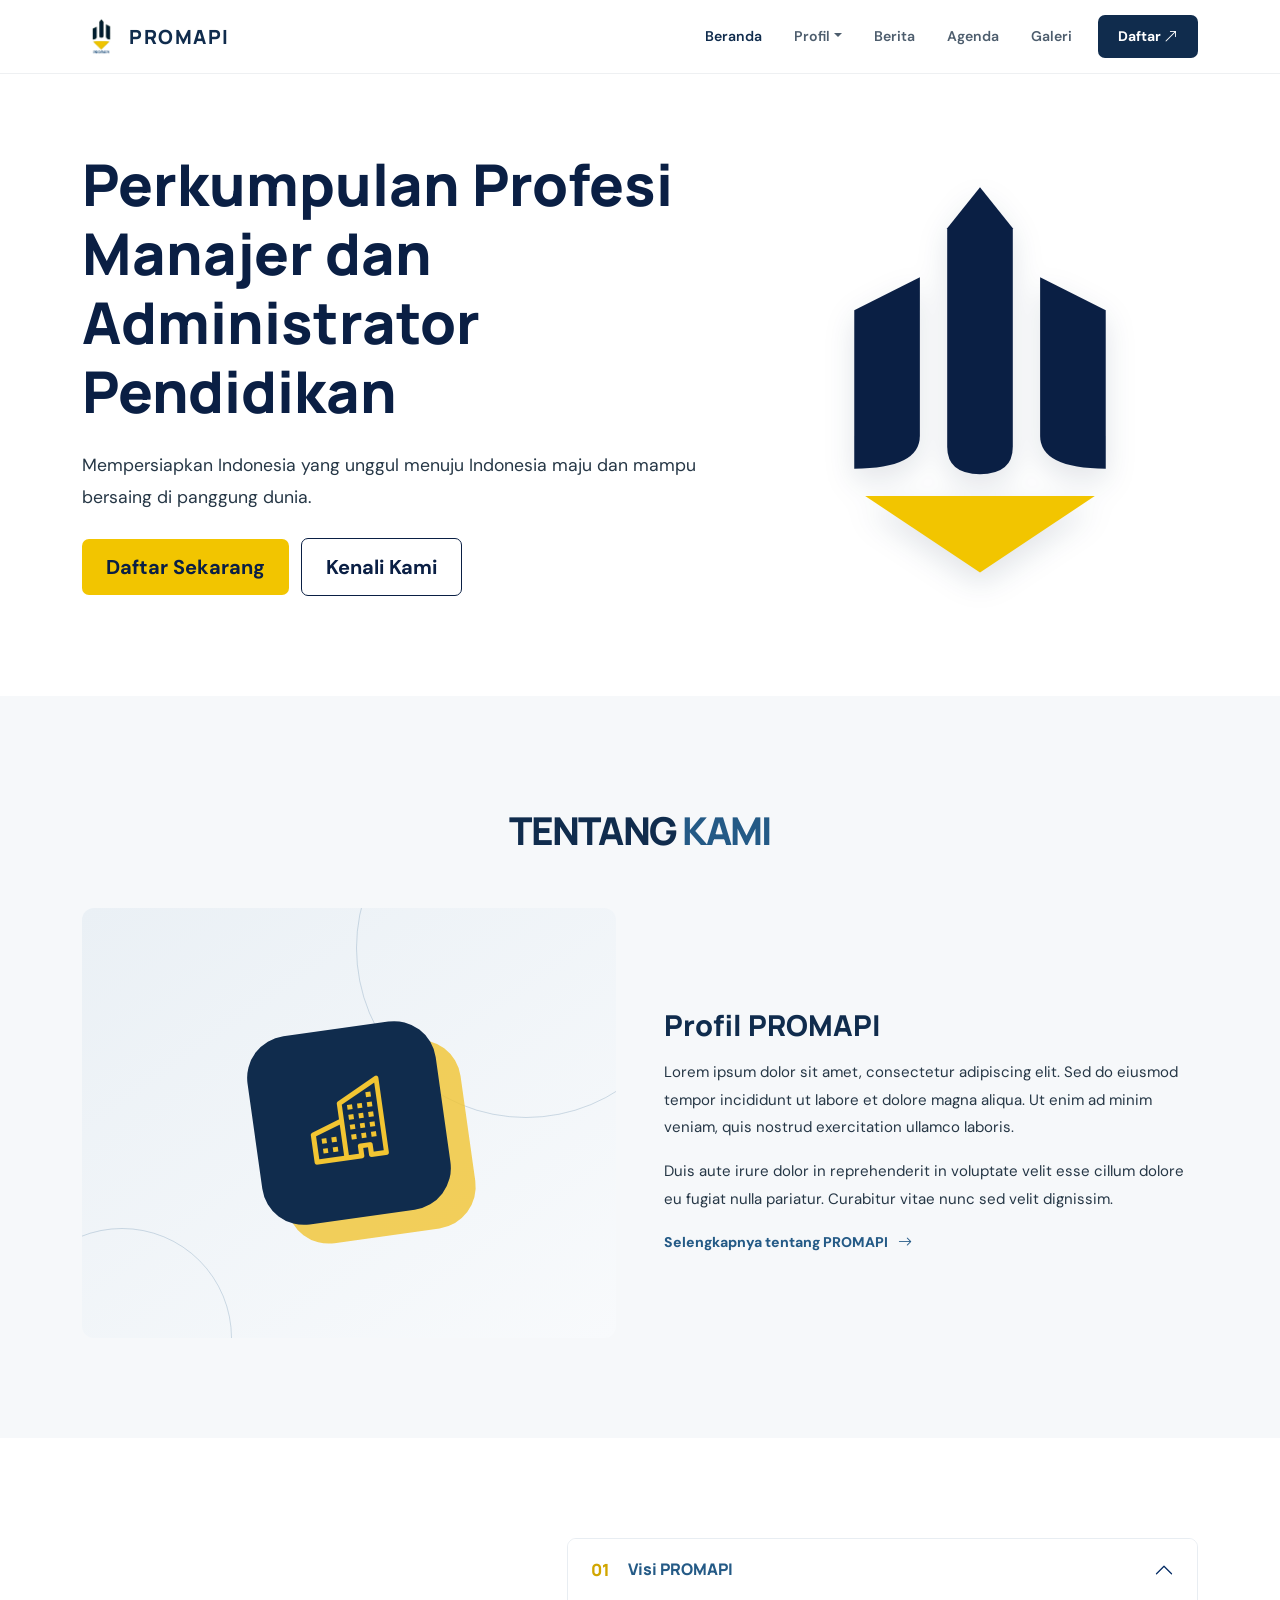
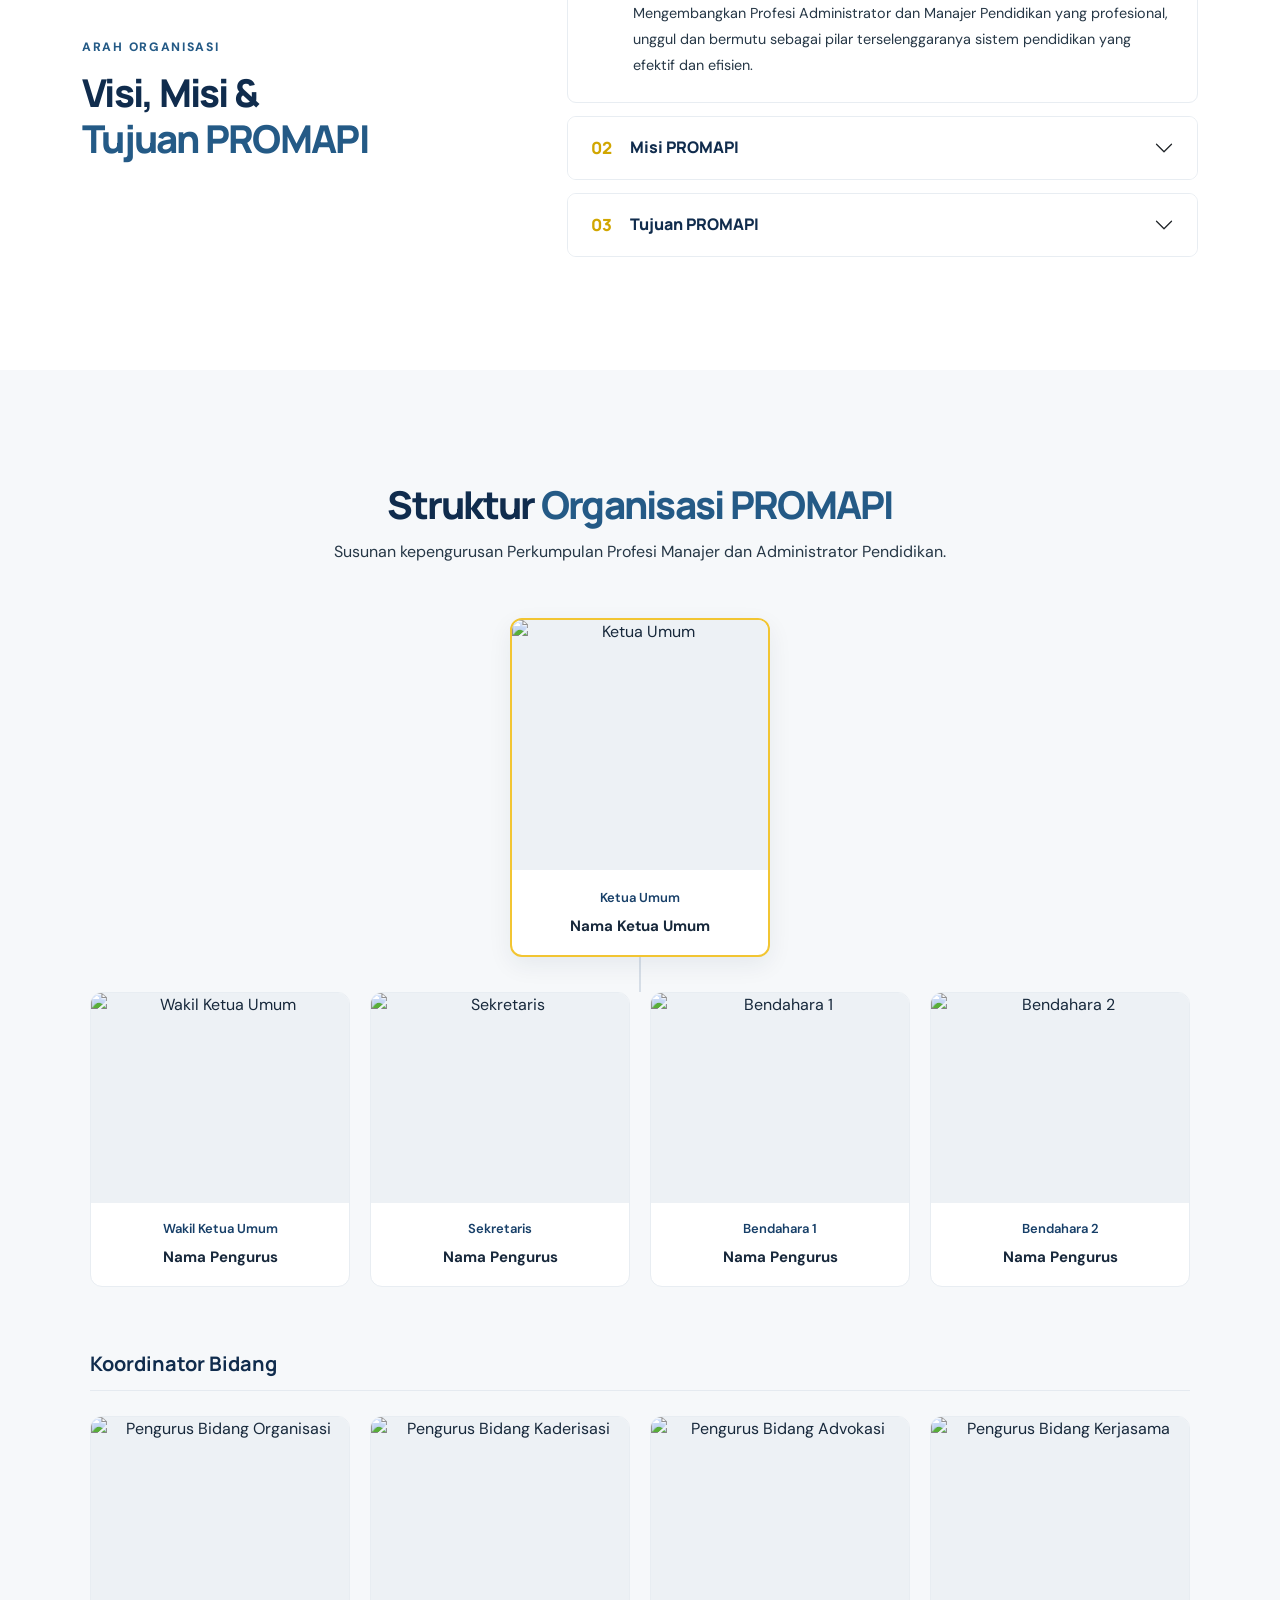
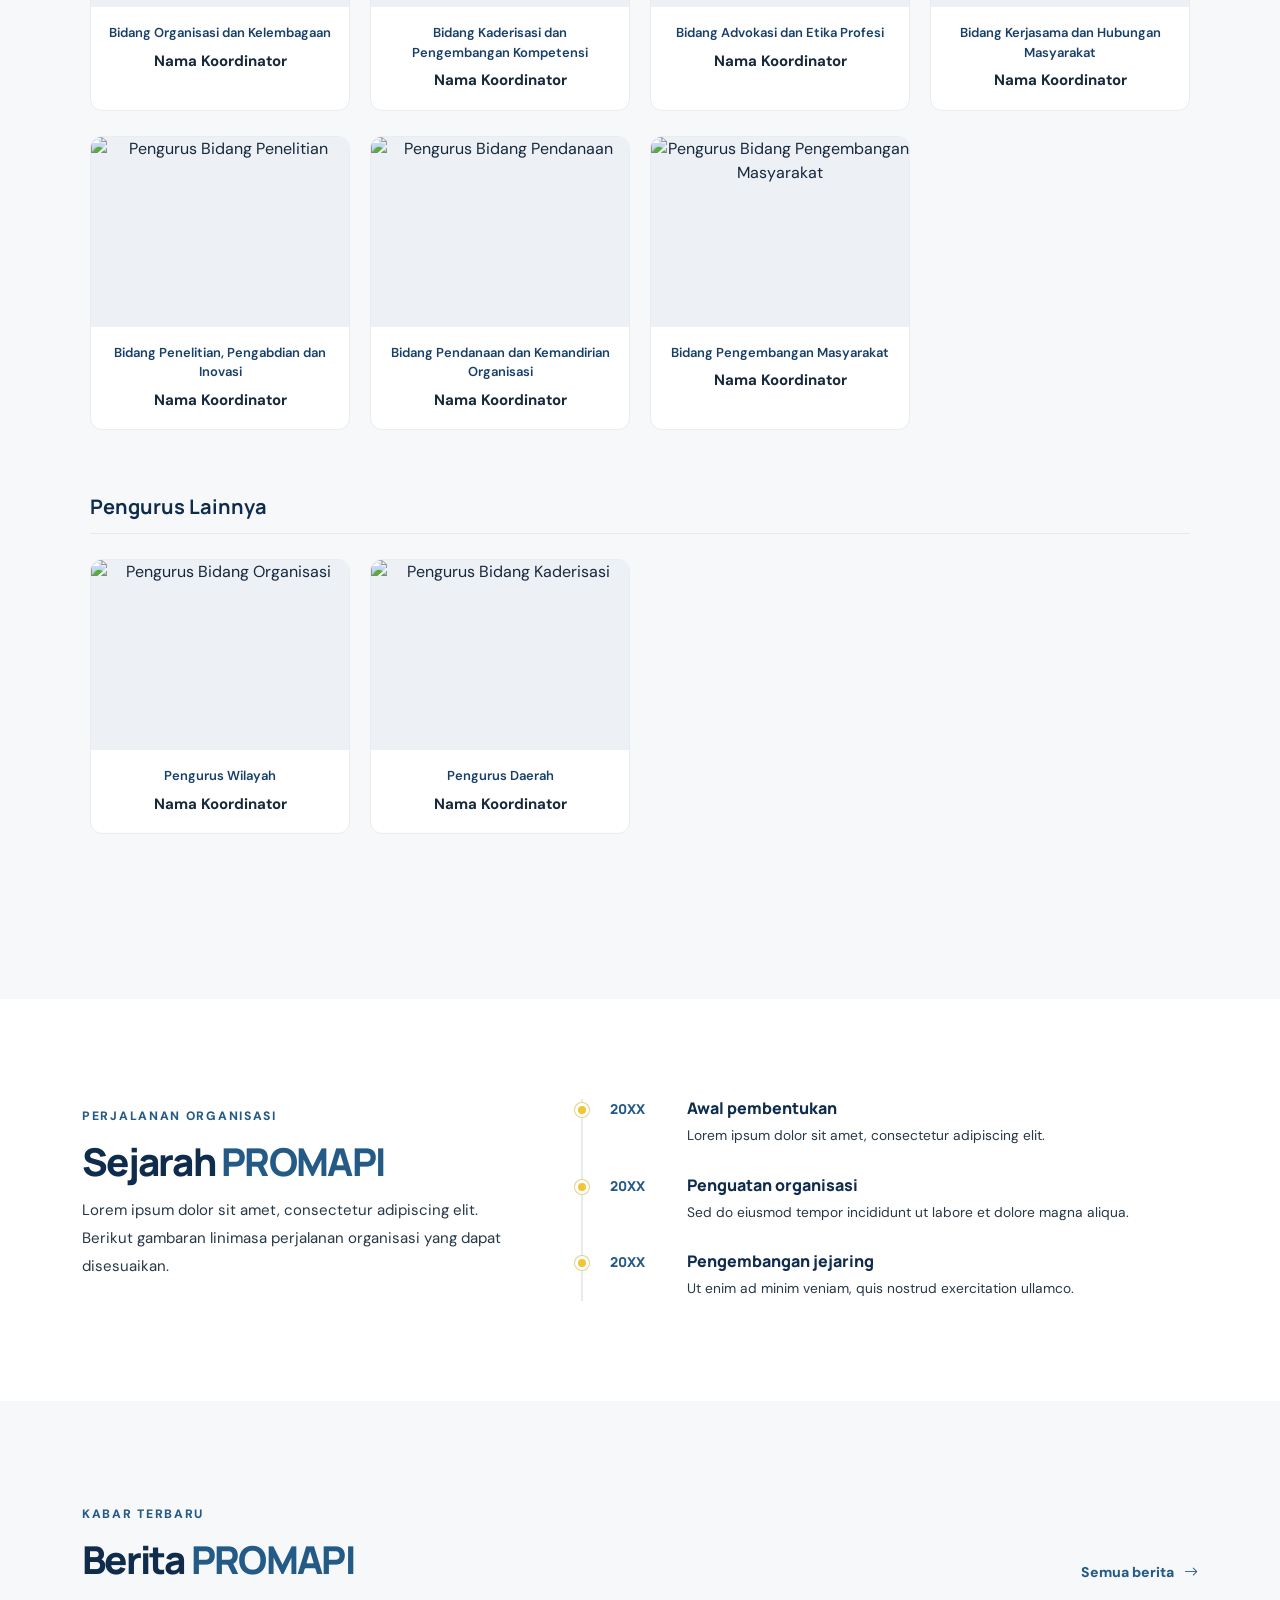
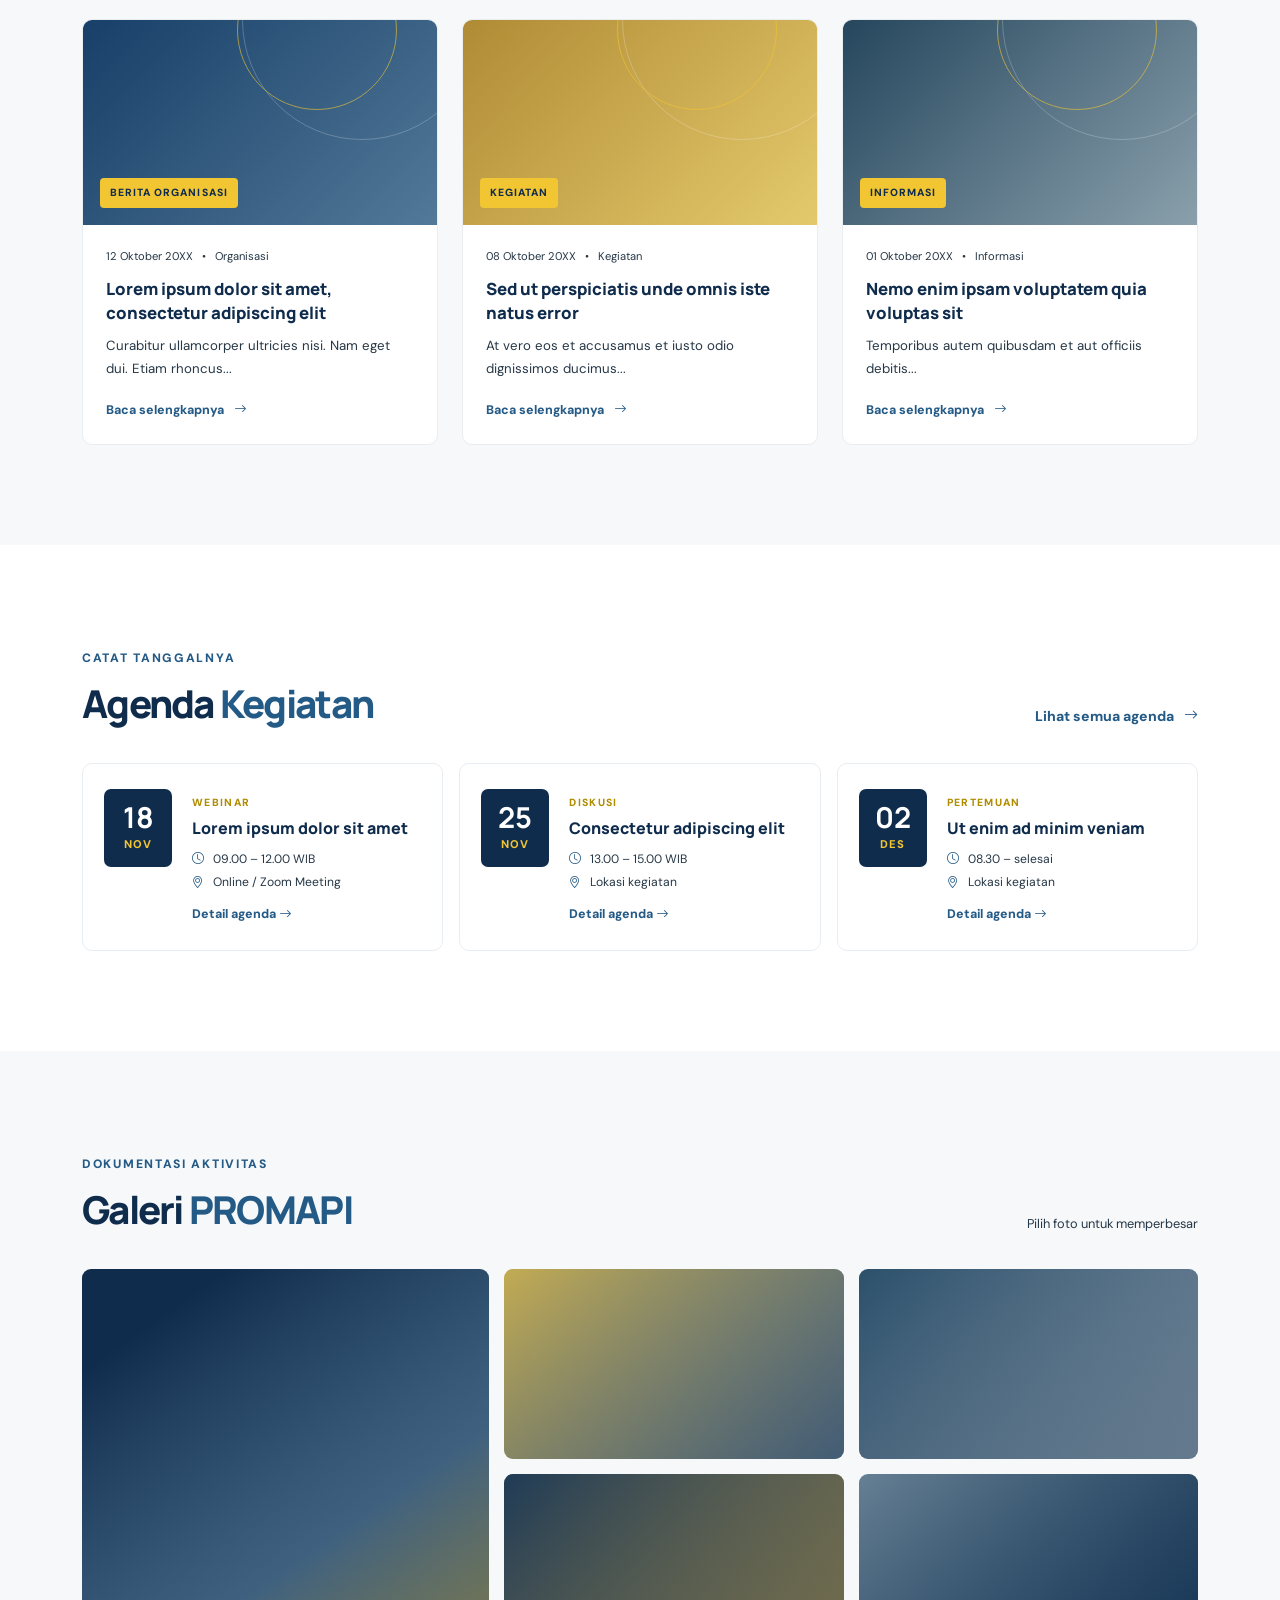
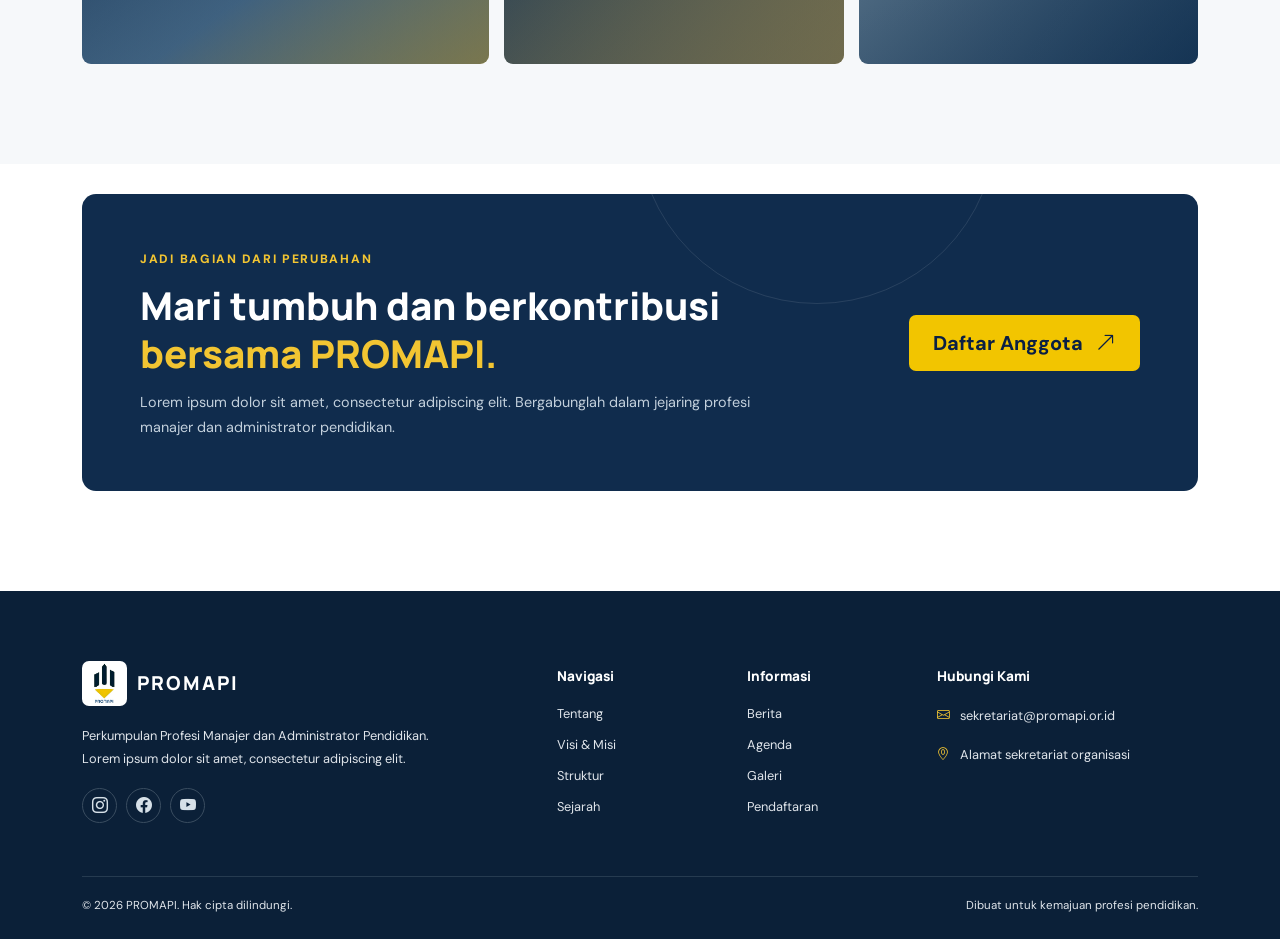
==== commit 732a2146: "terbaru" ====
--- a/index.html
+++ b/index.html
@@ -12,6 +12,267 @@
   <link href="https://cdn.jsdelivr.net/npm/bootstrap-icons@1.11.3/font/bootstrap-icons.min.css" rel="stylesheet">
   <link href="css/style.css" rel="stylesheet">
 </head>
+
+<style>
+/* Mempergelap warna teks agar lebih mudah dibaca */
+body {
+    color: #17283b;
+}
+
+.hero .tagline,
+.hero-proof,
+.section-heading p,
+.about-caption small,
+.body-copy,
+.about-stats span,
+.accordion-body,
+.accordion-body .text-secondary,
+.timeline-item p,
+.structure-unit span,
+.structure-hint,
+.news-meta,
+.news-content p,
+.agenda-info p,
+.gallery-note {
+    color: #263746 !important;
+}
+
+/* Teks pendukung pada bagian visi, misi, dan tujuan */
+.accordion-body .text-secondary {
+    color: #263746 !important;
+}
+
+/* Memperjelas teks pada bagian footer yang berlatar gelap */
+.site-footer .footer-description,
+.site-footer p,
+.site-footer .col-lg-2 > a,
+.footer-bottom {
+    color: #e0e5eb !important;
+}
+
+/* ===== STRUKTUR ORGANISASI PROMAPI ===== */
+
+.org-structure {
+    max-width: 1100px;
+    margin: 0 auto;
+}
+
+.org-person {
+    height: 100%;
+    background: #fff;
+    border: 1px solid #e8edf2;
+    border-radius: 12px;
+    overflow: hidden;
+    text-align: center;
+    transition: all .25s ease;
+}
+
+.org-person:hover {
+    transform: translateY(-4px);
+    box-shadow: 0 10px 25px rgba(16, 44, 77, .09);
+    border-color: #f2c532;
+}
+
+.org-person img {
+    display: block;
+    width: 100%;
+    height: 210px;
+    object-fit: cover;
+    object-position: center top;
+    background: #edf1f5;
+}
+
+.org-info {
+    padding: 16px 12px 18px;
+}
+
+.org-info span {
+    display: block;
+    color: #173f68;
+    font-size: 13px;
+    font-weight: 600;
+    line-height: 1.5;
+    margin-bottom: 7px;
+}
+
+.org-info strong {
+    display: block;
+    color: #17283b;
+    font-size: 15px;
+    font-weight: 700;
+}
+
+/* Ketua Umum */
+.org-main {
+    display: flex;
+    justify-content: center;
+}
+
+.org-president {
+    width: 260px;
+    border: 2px solid #f2c532;
+    box-shadow: 0 8px 25px rgba(16, 44, 77, .07);
+}
+
+.org-president img {
+    height: 250px;
+}
+
+.org-president .org-info {
+    padding: 18px;
+}
+
+/* Garis penghubung */
+.org-line {
+    width: 2px;
+    height: 35px;
+    margin: 0 auto;
+    background: #d6dee7;
+}
+
+/* Pengurus inti */
+.org-core {
+    display: grid;
+    grid-template-columns: repeat(4, 1fr);
+    gap: 20px;
+    margin-bottom: 65px;
+}
+
+/* Judul kelompok */
+.org-heading {
+    display: flex;
+    align-items: center;
+    gap: 14px;
+    margin-bottom: 25px;
+    padding-bottom: 14px;
+    border-bottom: 1px solid #e5eaf0;
+}
+
+.org-heading span {
+    display: flex;
+    align-items: center;
+    justify-content: center;
+    width: 38px;
+    height: 38px;
+    border-radius: 9px;
+    background: #f2c532;
+    color: #102c4d;
+    font-size: 15px;
+    font-weight: 800;
+}
+
+.org-heading h3 {
+    margin: 0;
+    color: #102c4d;
+    font-size: 20px;
+    font-weight: 700;
+}
+
+/* Tujuh bidang */
+.org-fields {
+    display: grid;
+    grid-template-columns: repeat(4, 1fr);
+    gap: 25px 20px;
+    margin-bottom: 65px;
+}
+
+.org-field {
+    position: relative;
+}
+
+.org-field-number {
+    position: absolute;
+    z-index: 2;
+    top: 12px;
+    left: 12px;
+    width: 32px;
+    height: 32px;
+    display: flex;
+    align-items: center;
+    justify-content: center;
+    background: #f2c532;
+    color: #102c4d;
+    font-weight: 800;
+    font-size: 12px;
+    border-radius: 7px;
+}
+
+.org-field .org-person img {
+    height: 190px;
+}
+
+/* Pengurus wilayah dan daerah */
+.org-regional {
+    display: grid;
+    grid-template-columns: repeat(2, minmax(0, 260px));
+    justify-content: center;
+    gap: 25px;
+}
+
+.org-regional-item {
+    position: relative;
+}
+
+.org-regional-number {
+    color: #173f68;
+    font-size: 14px;
+    font-weight: 800;
+    margin-bottom: 10px;
+}
+
+/* Responsif */
+@media (max-width: 991px) {
+    .org-core,
+    .org-fields {
+        grid-template-columns: repeat(2, 1fr);
+    }
+}
+
+@media (max-width: 576px) {
+    .org-core,
+    .org-fields {
+        grid-template-columns: repeat(2, minmax(0, 1fr));
+        gap: 15px 10px;
+    }
+
+    .org-person img,
+    .org-field .org-person img {
+        height: 155px;
+    }
+
+    .org-president {
+        width: 220px;
+    }
+
+    .org-president img {
+        height: 210px;
+    }
+
+    .org-info {
+        padding: 12px 8px 14px;
+    }
+
+    .org-info span {
+        font-size: 11px;
+    }
+
+    .org-info strong {
+        font-size: 13px;
+    }
+
+    .org-regional {
+        grid-template-columns: repeat(2, minmax(0, 1fr));
+        gap: 12px;
+    }
+
+    .org-heading h3 {
+        font-size: 17px;
+    }
+}
+
+
+</style>
+
 <body>
   <nav class="navbar navbar-expand-lg navbar-light fixed-top site-nav">
     <div class="container">
@@ -37,7 +298,7 @@
           <li class="nav-item"><a class="nav-link" href="#berita">Berita</a></li>
           <li class="nav-item"><a class="nav-link" href="#agenda">Agenda</a></li>
           <li class="nav-item"><a class="nav-link" href="#galeri">Galeri</a></li>
-          <li class="nav-item ms-lg-2"><a class="btn btn-primary-nav" href="dashboard.html">Daftar <i class="bi bi-arrow-up-right"></i></a></li>
+          <li class="nav-item ms-lg-2"><a class="btn btn-primary-nav" href="dashboard.php">Daftar <i class="bi bi-arrow-up-right"></i></a></li>
         </ul>
       </div>
     </div>
@@ -52,14 +313,11 @@
         <h1>Perkumpulan Profesi Manajer dan Administrator Pendidikan</h1>
 
         <p class="tagline my-4">
-          Lorem ipsum dolor sit amet, tagline PROMAPI di sini.
-          Consectetur adipiscing elit sed do eiusmod.
+          Mempersiapkan Indonesia yang unggul menuju Indonesia maju dan mampu bersaing di panggung dunia.
         </p>
         
-<a href="dashboard.html">
-  <button class="btn btn-yellow btn-lg me-2" type="button">
+<a href="dashboard.php" class="btn btn-yellow btn-lg me-2">
     Daftar Sekarang
-  </button>
 </a>
 
         <a href="#tentang" class="btn btn-line btn-lg">
@@ -107,51 +365,270 @@
       </div>
     </section>
 
-    <section class="section" id="visi-misi">
-      <div class="container">
-        <div class="row align-items-center g-5">
-          <div class="col-lg-5">
-            <span class="section-kicker">Arah organisasi</span>
-            <h2 class="section-title">Visi, Misi &<br><span>Tujuan PROMAPI</span></h2>
-            <p class="body-copy">Lorem ipsum dolor sit amet, consectetur adipiscing elit. Pellentesque habitant morbi tristique senectus.</p>
-            <div class="vm-illustration"><i class="bi bi-compass"></i><span>VISION<br> & PURPOSE</span></div>
-          </div>
-          <div class="col-lg-7">
-            <div class="accordion custom-accordion" id="vmAccordion">
-              <div class="accordion-item">
-                <h3 class="accordion-header"><button class="accordion-button" type="button" data-bs-toggle="collapse" data-bs-target="#visi"> <span class="number">01</span> Visi PROMAPI</button></h3>
-                <div id="visi" class="accordion-collapse collapse show" data-bs-parent="#vmAccordion"><div class="accordion-body">Lorem ipsum dolor sit amet, consectetur adipiscing elit. Menjadi organisasi profesi yang unggul, inklusif, dan berkontribusi bagi kemajuan pendidikan.</div></div>
+<section class="section" id="visi-misi">
+  <div class="container">
+    <div class="row align-items-center g-5">
+      <div class="col-lg-5">
+        <span class="section-kicker">Arah organisasi</span>
+        <h2 class="section-title">Visi, Misi &<br><span>Tujuan PROMAPI</span></h2>
+      </div>
+      <div class="col-lg-7">
+        <div class="accordion custom-accordion" id="vmAccordion">
+          
+          <!-- Visi PROMAPI -->
+          <div class="accordion-item">
+            <h3 class="accordion-header">
+              <button class="accordion-button" type="button" data-bs-toggle="collapse" data-bs-target="#visi">
+                <span class="number">01</span> Visi PROMAPI
+              </button>
+            </h3>
+            <div id="visi" class="accordion-collapse collapse show" data-bs-parent="#vmAccordion">
+              <div class="accordion-body">
+                Mengembangkan Profesi Administrator dan Manajer Pendidikan yang profesional, unggul dan bermutu sebagai pilar terselenggaranya sistem pendidikan yang efektif dan efisien.
               </div>
-              <div class="accordion-item">
-                <h3 class="accordion-header"><button class="accordion-button collapsed" type="button" data-bs-toggle="collapse" data-bs-target="#misi"><span class="number">02</span> Misi PROMAPI</button></h3>
-                <div id="misi" class="accordion-collapse collapse" data-bs-parent="#vmAccordion"><div class="accordion-body">Lorem ipsum dolor sit amet, consectetur adipiscing elit. Mengembangkan kompetensi, memperluas jejaring, dan mendorong praktik manajemen pendidikan yang berkualitas.</div></div>
+            </div>
+          </div>
+
+          <!-- Misi PROMAPI -->
+          <div class="accordion-item">
+            <h3 class="accordion-header">
+              <button class="accordion-button collapsed" type="button" data-bs-toggle="collapse" data-bs-target="#misi">
+                <span class="number">02</span> Misi PROMAPI
+              </button>
+            </h3>
+            <div id="misi" class="accordion-collapse collapse" data-bs-parent="#vmAccordion">
+              <div class="accordion-body">
+                <div class="d-flex flex-column gap-3">
+                  <div class="d-flex align-items-start">
+                    <span class="fw-bold text-dark me-3" style="min-width: 20px;">1.</span>
+                    <span class="text-secondary">Menjadi pusat informasi dan pengembangan profesi administrator dan manajer pendidikan.</span>
+                  </div>
+                  <div class="d-flex align-items-start">
+                    <span class="fw-bold text-dark me-3" style="min-width: 20px;">2.</span>
+                    <span class="text-secondary">Mengembangkan teknologi informasi dalam menjunjung pengembangan profesi administrator dan manajer pendidikan.</span>
+                  </div>
+                  <div class="d-flex align-items-start">
+                    <span class="fw-bold text-dark me-3" style="min-width: 20px;">3.</span>
+                    <span class="text-secondary">Mengembangkan dan merumuskan kompetensi bidang administrator dan manajer pendidikan.</span>
+                  </div>
+                  <div class="d-flex align-items-start">
+                    <span class="fw-bold text-dark me-3" style="min-width: 20px;">4.</span>
+                    <span class="text-secondary">Melatih dan memberdayakan profesi administrator dan manajer pendidikan dalam skala nasional.</span>
+                  </div>
+                </div>
               </div>
-              <div class="accordion-item">
-                <h3 class="accordion-header"><button class="accordion-button collapsed" type="button" data-bs-toggle="collapse" data-bs-target="#tujuan"><span class="number">03</span> Tujuan PROMAPI</button></h3>
-                <div id="tujuan" class="accordion-collapse collapse" data-bs-parent="#vmAccordion"><div class="accordion-body">Lorem ipsum dolor sit amet, consectetur adipiscing elit. Mewujudkan wadah pengembangan profesi dan pertukaran pengetahuan bagi para anggota.</div></div>
+            </div>
+          </div>
+
+          <!-- Tujuan PROMAPI -->
+          <div class="accordion-item">
+            <h3 class="accordion-header">
+              <button class="accordion-button collapsed" type="button" data-bs-toggle="collapse" data-bs-target="#tujuan">
+                <span class="number">03</span> Tujuan PROMAPI
+              </button>
+            </h3>
+            <div id="tujuan" class="accordion-collapse collapse" data-bs-parent="#vmAccordion">
+              <div class="accordion-body">
+                <p class="mb-3 fw-semibold text-dark">Tujuan perkumpulan ini adalah di bidang sosial:</p>
+                <div class="d-flex flex-column gap-3">
+                  <div class="d-flex align-items-start">
+                    <span class="fw-bold text-dark me-3" style="min-width: 20px;">1.</span>
+                    <span class="text-secondary">Meneliti, menciptakan, mengembangkan, dan menyebarluaskan sistem administrasi dan manajemen pendidikan yang profesional, unggul, dan bermutu dalam rangka pengembangan disiplin Manajemen Pendidikan.</span>
+                  </div>
+                  <div class="d-flex align-items-start">
+                    <span class="fw-bold text-dark me-3" style="min-width: 20px;">2.</span>
+                    <span class="text-secondary">Menata, membina dan melindungi profesi di bidang administrasi dan manajemen Pendidikan.</span>
+                  </div>
+                  <div class="d-flex align-items-start">
+                    <span class="fw-bold text-dark me-3" style="min-width: 20px;">3.</span>
+                    <span class="text-secondary">Memberdayakan sistem manajemen pendidikan yang profesional, unggul dan bermutu.</span>
+                  </div>
+                  <div class="d-flex align-items-start">
+                    <span class="fw-bold text-dark me-3" style="min-width: 20px;">4.</span>
+                    <span class="text-secondary">Menghasilkan sistem informasi administrator dan manajemen bagi para administrator dan manajer pendidikan; dan</span>
+                  </div>
+                  <div class="d-flex align-items-start">
+                    <span class="fw-bold text-dark me-3" style="min-width: 20px;">5.</span>
+                    <span class="text-secondary">Mengembangkan kompetensi profesi Administrator dan manajemen pendidikan sesuai kebutuhan sistem pendidikan nasional.</span>
+                  </div>
+                </div>
               </div>
             </div>
           </div>
-        </div>
-      </div>
-    </section>
-
-    <section class="section section-soft" id="struktur">
-      <div class="container">
-        <div class="section-heading text-center">
-          <span class="section-kicker">Kolaborasi & kepemimpinan</span><h2>Struktur <span>Organisasi</span></h2>
-        </div>
-        <div class="structure-card">
-          <div class="structure-top"><span class="structure-icon"><i class="bi bi-person-badge"></i></span><small>Ketua Umum</small><strong>Nama Ketua Umum</strong><span class="structure-role">Lorem ipsum dolor sit amet</span></div>
-          <div class="structure-connector"></div>
-          <div class="row g-3 justify-content-center">
-            <div class="col-6 col-lg-3"><div class="structure-unit"><i class="bi bi-diagram-3"></i><strong>Sekretaris</strong><span>Nama Pengurus</span></div></div>
-            <div class="col-6 col-lg-3"><div class="structure-unit"><i class="bi bi-wallet2"></i><strong>Bendahara</strong><span>Nama Pengurus</span></div></div>
-            <div class="col-6 col-lg-3"><div class="structure-unit"><i class="bi bi-mortarboard"></i><strong>Bidang Pendidikan</strong><span>Nama Koordinator</span></div></div>
-            <div class="col-6 col-lg-3"><div class="structure-unit"><i class="bi bi-people"></i><strong>Bidang Keanggotaan</strong><span>Nama Koordinator</span></div></div>
-          </div>
-      </div>
-    </section>
+
+        </div>
+      </div>
+    </div>
+  </div>
+</section>
+
+<section class="section section-soft" id="struktur">
+  <div class="container">
+
+    <div class="section-heading text-center">
+      <h2>Struktur <span>Organisasi PROMAPI</span></h2>
+      <p>Susunan kepengurusan Perkumpulan Profesi Manajer dan Administrator Pendidikan.</p>
+    </div>
+
+    <div class="org-structure">
+
+      <!-- KETUA UMUM -->
+      <div class="org-main">
+        <div class="org-person org-president">
+          <img src="assets/foto-pengurus/ketua-umum.jpg" alt="Ketua Umum">
+          <div class="org-info">
+            <span>Ketua Umum</span>
+            <strong>Nama Ketua Umum</strong>
+          </div>
+        </div>
+      </div>
+
+      <div class="org-line"></div>
+
+      <!-- PENGURUS INTI -->
+      <div class="org-core">
+        <div class="org-person">
+          <img src="assets/foto-pengurus/wakil-ketua-umum.jpg" alt="Wakil Ketua Umum">
+          <div class="org-info">
+            <span>Wakil Ketua Umum</span>
+            <strong>Nama Pengurus</strong>
+          </div>
+        </div>
+
+        <div class="org-person">
+          <img src="assets/foto-pengurus/sekretaris.jpg" alt="Sekretaris">
+          <div class="org-info">
+            <span>Sekretaris</span>
+            <strong>Nama Pengurus</strong>
+          </div>
+        </div>
+
+        <div class="org-person">
+          <img src="assets/foto-pengurus/bendahara-1.jpg" alt="Bendahara 1">
+          <div class="org-info">
+            <span>Bendahara 1</span>
+            <strong>Nama Pengurus</strong>
+          </div>
+        </div>
+
+        <div class="org-person">
+          <img src="assets/foto-pengurus/bendahara-2.jpg" alt="Bendahara 2">
+          <div class="org-info">
+            <span>Bendahara 2</span>
+            <strong>Nama Pengurus</strong>
+          </div>
+        </div>
+      </div>
+
+      <!-- BIDANG-BIDANG -->
+      <div class="org-heading">
+        <h3>Koordinator Bidang</h3>
+      </div>
+
+      <div class="org-fields">
+
+        <div class="org-field">
+          <div class="org-person">
+            <img src="assets/foto-pengurus/bidang-organisasi.jpg" alt="Pengurus Bidang Organisasi">
+            <div class="org-info">
+              <span>Bidang Organisasi dan Kelembagaan</span>
+              <strong>Nama Koordinator</strong>
+            </div>
+          </div>
+        </div>
+
+        <div class="org-field">
+          <div class="org-person">
+            <img src="assets/foto-pengurus/bidang-kaderisasi.jpg" alt="Pengurus Bidang Kaderisasi">
+            <div class="org-info">
+              <span>Bidang Kaderisasi dan Pengembangan Kompetensi</span>
+              <strong>Nama Koordinator</strong>
+            </div>
+          </div>
+        </div>
+
+        <div class="org-field">
+          <div class="org-person">
+            <img src="assets/foto-pengurus/bidang-advokasi.jpg" alt="Pengurus Bidang Advokasi">
+            <div class="org-info">
+              <span>Bidang Advokasi dan Etika Profesi</span>
+              <strong>Nama Koordinator</strong>
+            </div>
+          </div>
+        </div>
+
+        <div class="org-field">
+          <div class="org-person">
+            <img src="assets/foto-pengurus/bidang-kerjasama.jpg" alt="Pengurus Bidang Kerjasama">
+            <div class="org-info">
+              <span>Bidang Kerjasama dan Hubungan Masyarakat</span>
+              <strong>Nama Koordinator</strong>
+            </div>
+          </div>
+        </div>
+
+        <div class="org-field">
+          <div class="org-person">
+            <img src="assets/foto-pengurus/bidang-penelitian.jpg" alt="Pengurus Bidang Penelitian">
+            <div class="org-info">
+              <span>Bidang Penelitian, Pengabdian dan Inovasi</span>
+              <strong>Nama Koordinator</strong>
+            </div>
+          </div>
+        </div>
+
+        <div class="org-field">
+          <div class="org-person">
+            <img src="assets/foto-pengurus/bidang-pendanaan.jpg" alt="Pengurus Bidang Pendanaan">
+            <div class="org-info">
+              <span>Bidang Pendanaan dan Kemandirian Organisasi</span>
+              <strong>Nama Koordinator</strong>
+            </div>
+          </div>
+        </div>
+
+        <div class="org-field">
+          <div class="org-person">
+            <img src="assets/foto-pengurus/bidang-pengembangan-masyarakat.jpg" alt="Pengurus Bidang Pengembangan Masyarakat">
+            <div class="org-info">
+              <span>Bidang Pengembangan Masyarakat</span>
+              <strong>Nama Koordinator</strong>
+            </div>
+          </div>
+        </div>
+
+      </div>
+<div class="org-heading">
+        <h3>Pengurus Lainnya</h3>
+      </div>
+
+      <div class="org-fields">
+
+        <div class="org-field">
+          <div class="org-person">
+            <img src="assets/foto-pengurus/wilayah.jpg" alt="Pengurus Bidang Organisasi">
+            <div class="org-info">
+              <span>Pengurus Wilayah</span>
+              <strong>Nama Koordinator</strong>
+            </div>
+          </div>
+        </div>
+
+        <div class="org-field">
+          <div class="org-person">
+            <img src="assets/foto-pengurus/daerah.jpg" alt="Pengurus Bidang Kaderisasi">
+            <div class="org-info">
+              <span>Pengurus Daerah</span>
+              <strong>Nama Koordinator</strong>
+            </div>
+          </div>
+        </div>
+
+
+    </div>
+  </div>
+</section>
+
 
     <section class="section" id="sejarah">
       <div class="container">
@@ -207,8 +684,8 @@
       <div class="container">
         <div class="join-panel">
           <div><span class="section-kicker">Jadi bagian dari perubahan</span><h2>Mari tumbuh dan berkontribusi <span>bersama PROMAPI.</span></h2><p>Lorem ipsum dolor sit amet, consectetur adipiscing elit. Bergabunglah dalam jejaring profesi manajer dan administrator pendidikan.</p></div>
-          <a href="mailto:sekretariat@promapi.or.id?subject=Pendaftaran%20Anggota%20PROMAPI" class="btn btn-yellow btn-lg" href="dashboard.html">Daftar Anggota <i class="bi bi-arrow-up-right ms-2"></i></a>
-        </div>
+          <a href="dashboard.php" class="btn btn-yellow btn-lg">
+    Daftar Anggota <i class="bi bi-arrow-up-right ms-2"></i></a>
       </div>
     </section>
   </main>
--- a/css/style.css
+++ b/css/style.css
@@ -68,4 +68,44 @@
   .hero-mark {
     height: 320px;
   }
+  
+/* ===== PAKSA WARNA TEKS MENJADI LEBIH GELAP ===== */
+
+/* Teks kecil pada seluruh halaman dengan latar terang */
+body {
+    color: #111111;
+}
+
+.tagline,
+.body-copy,
+.section-heading p,
+.about-caption small,
+.about-stats span,
+.accordion-body,
+.accordion-body .text-secondary,
+.timeline-item p,
+.structure-unit span,
+.structure-hint,
+.news-meta,
+.news-content p,
+.agenda-info p,
+.gallery-note {
+    color: #222222 !important;
+}
+
+/* Teks pendukung lainnya */
+.hero-proof,
+.timeline-year,
+.agenda-type {
+    color: #173f68 !important;
+}
+
+/* Footer tetap menggunakan teks terang */
+.site-footer .footer-description,
+.site-footer p,
+.site-footer .col-lg-2 > a,
+.footer-bottom {
+    color: #e0e5eb !important;
+}
+
 }
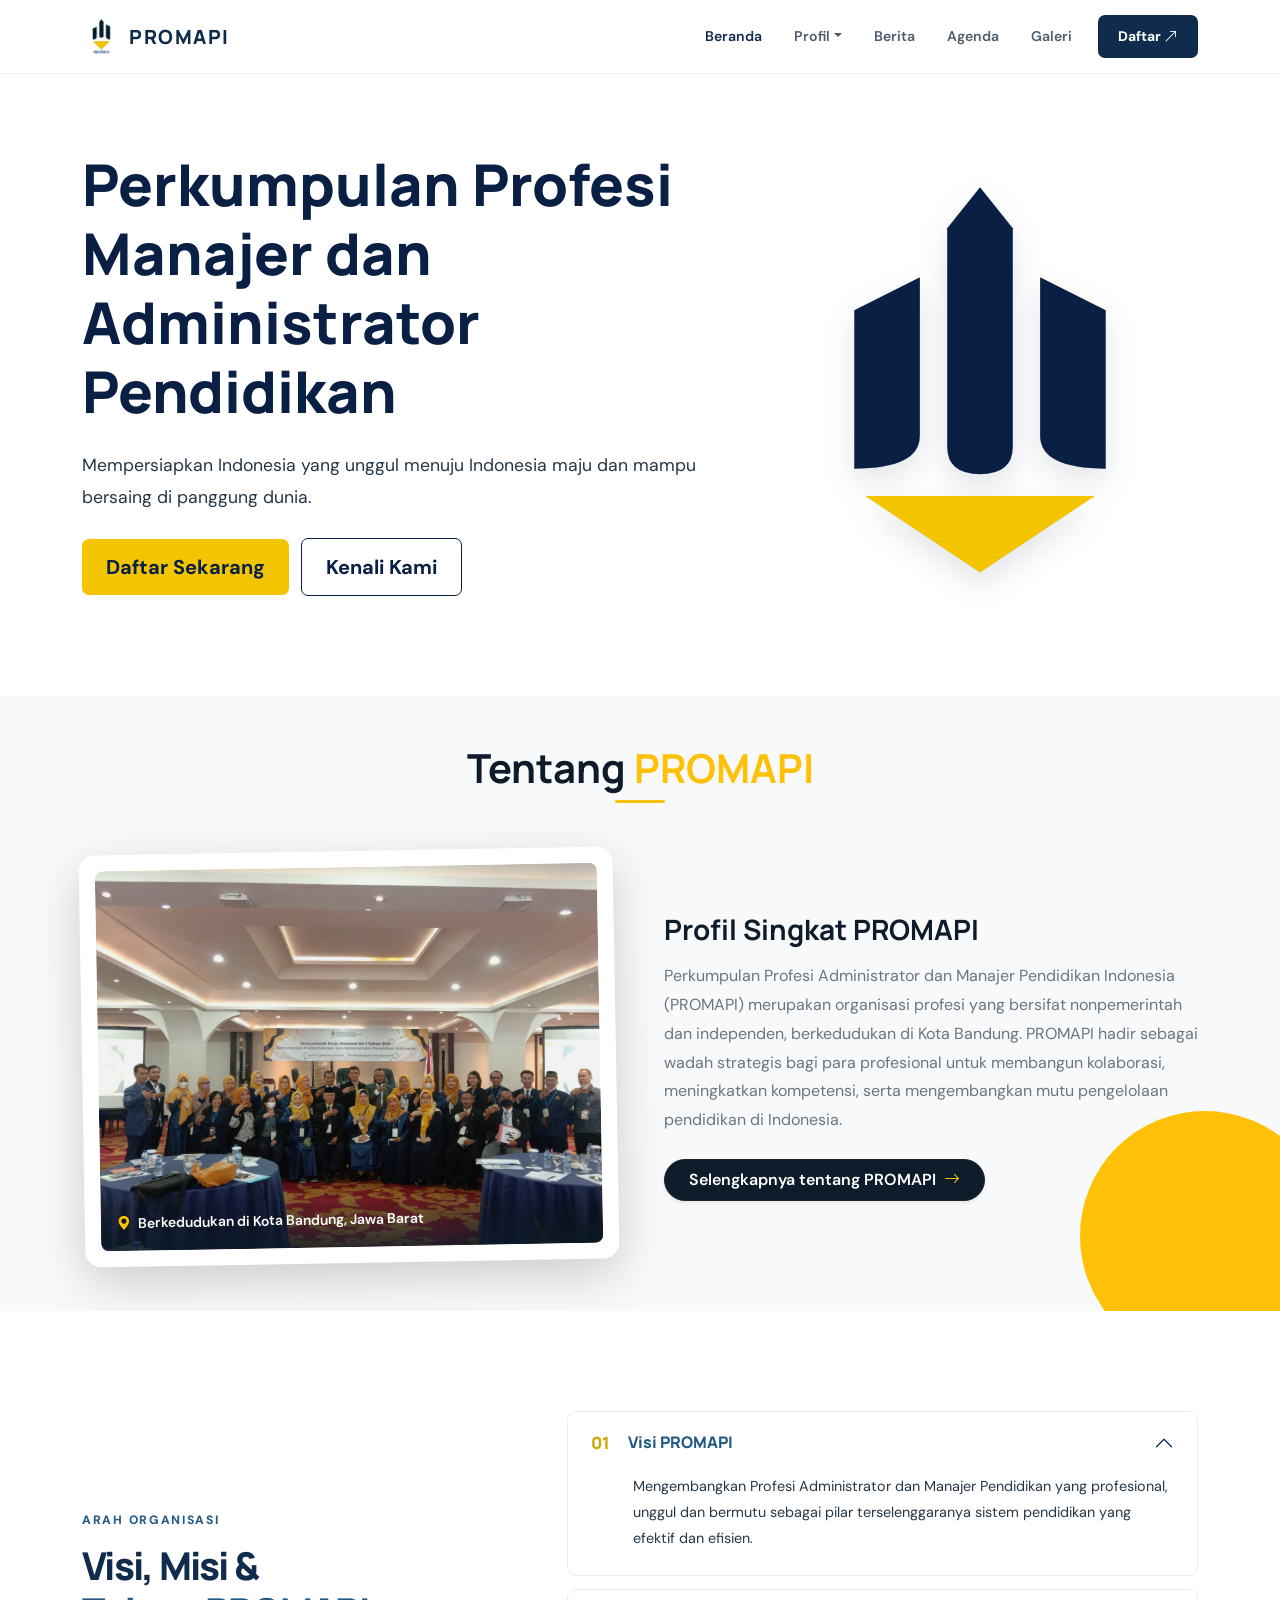
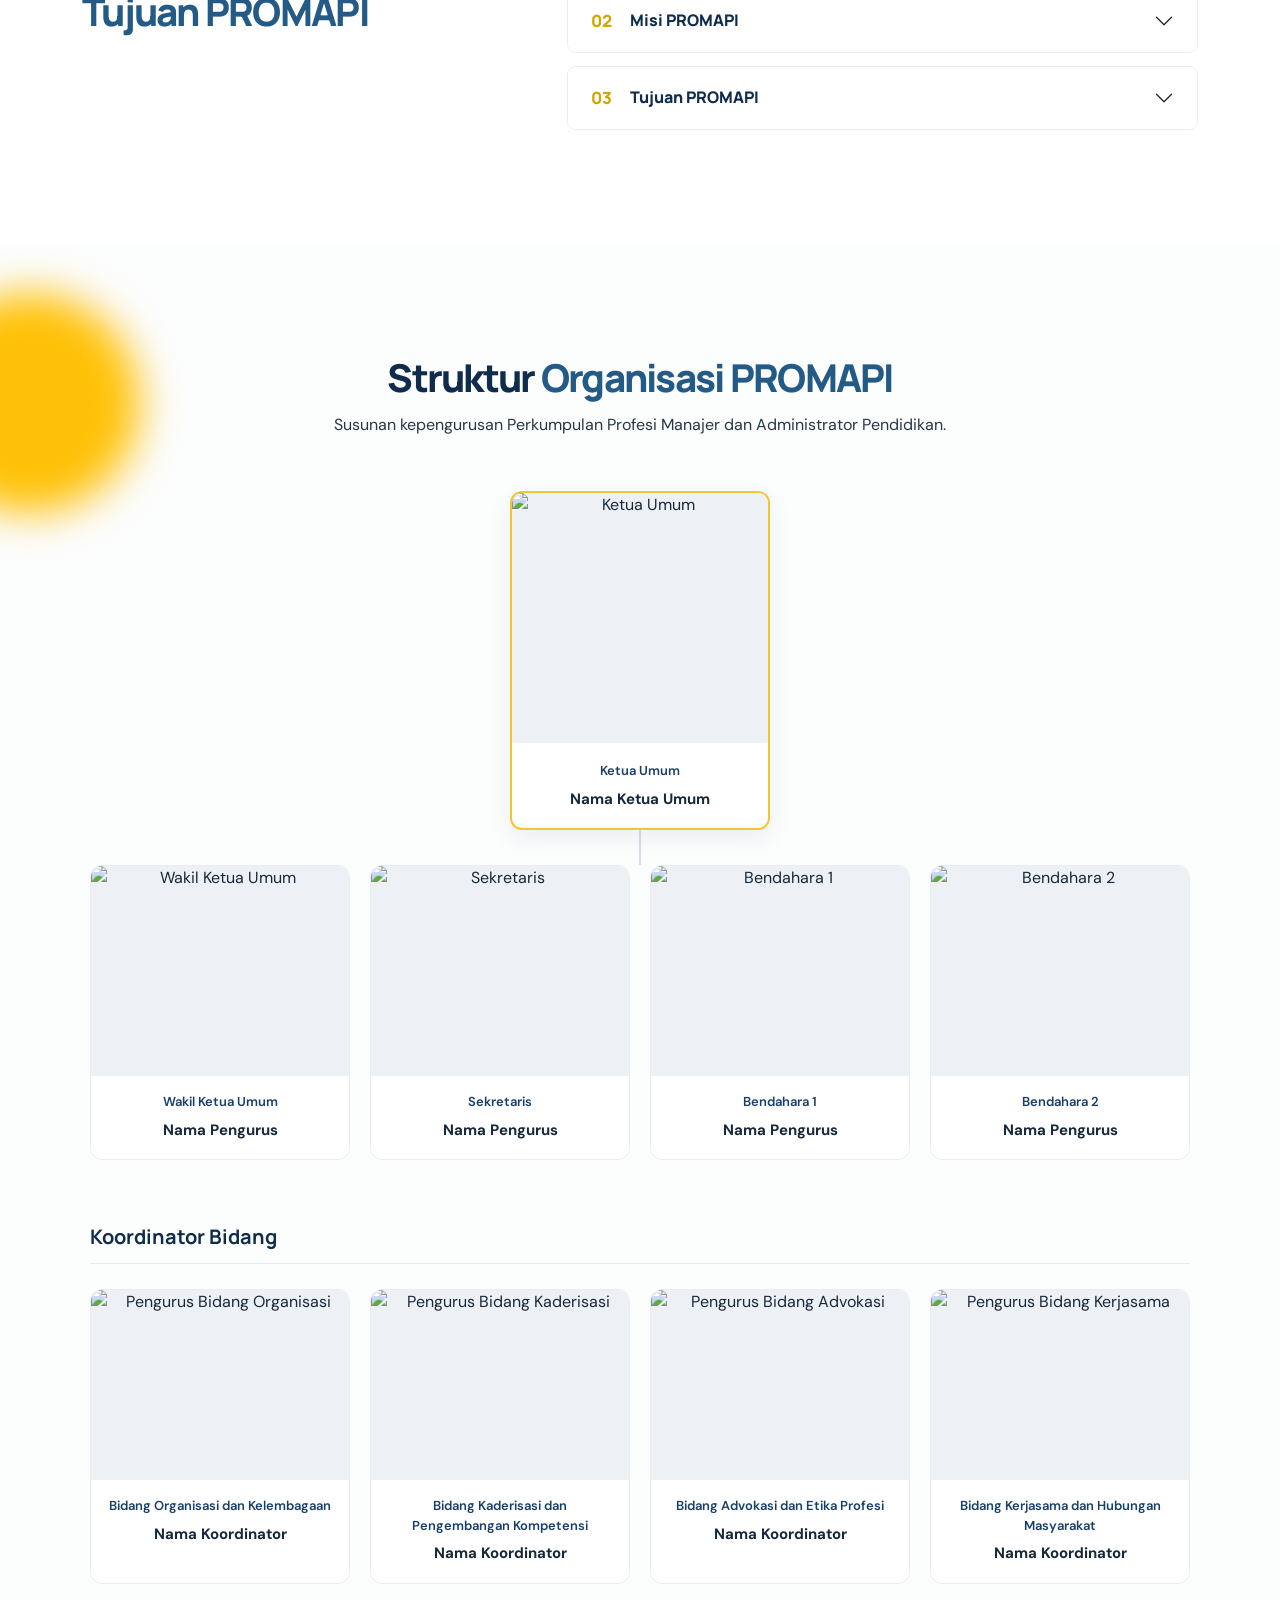
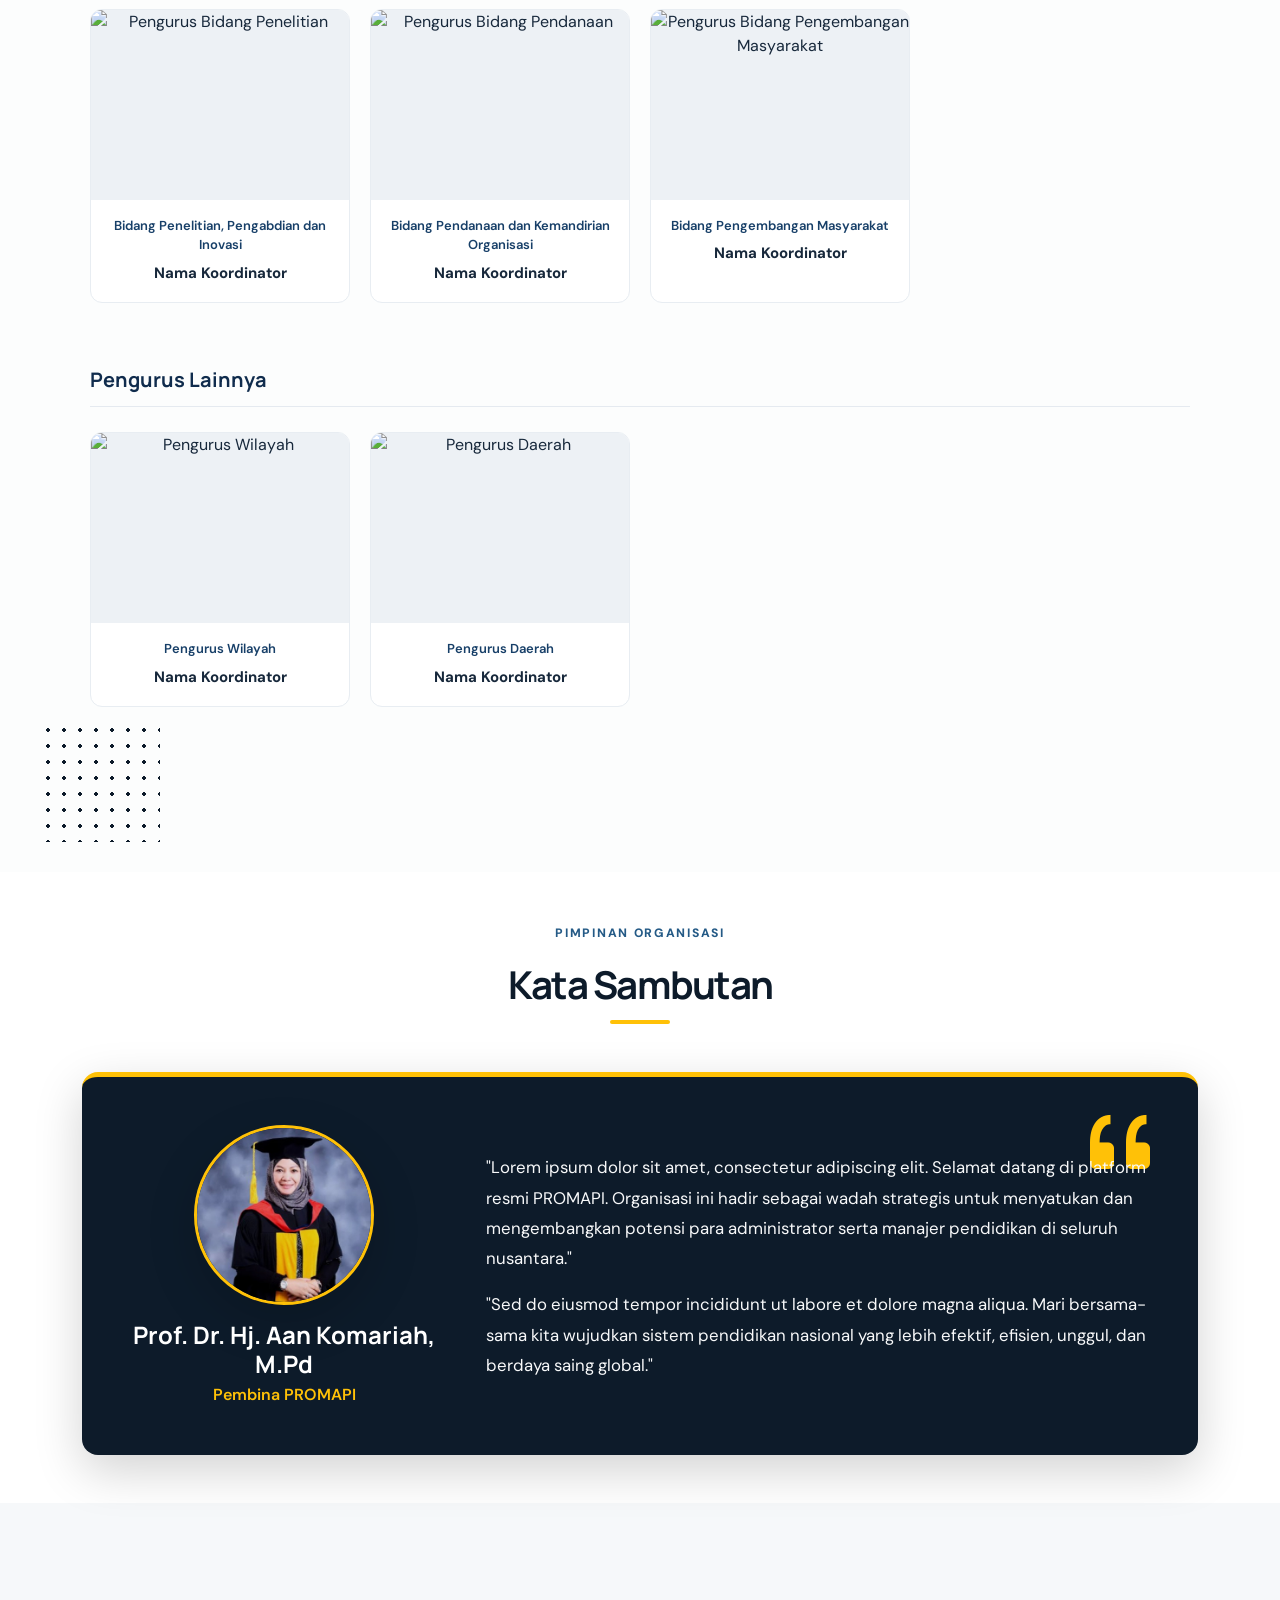
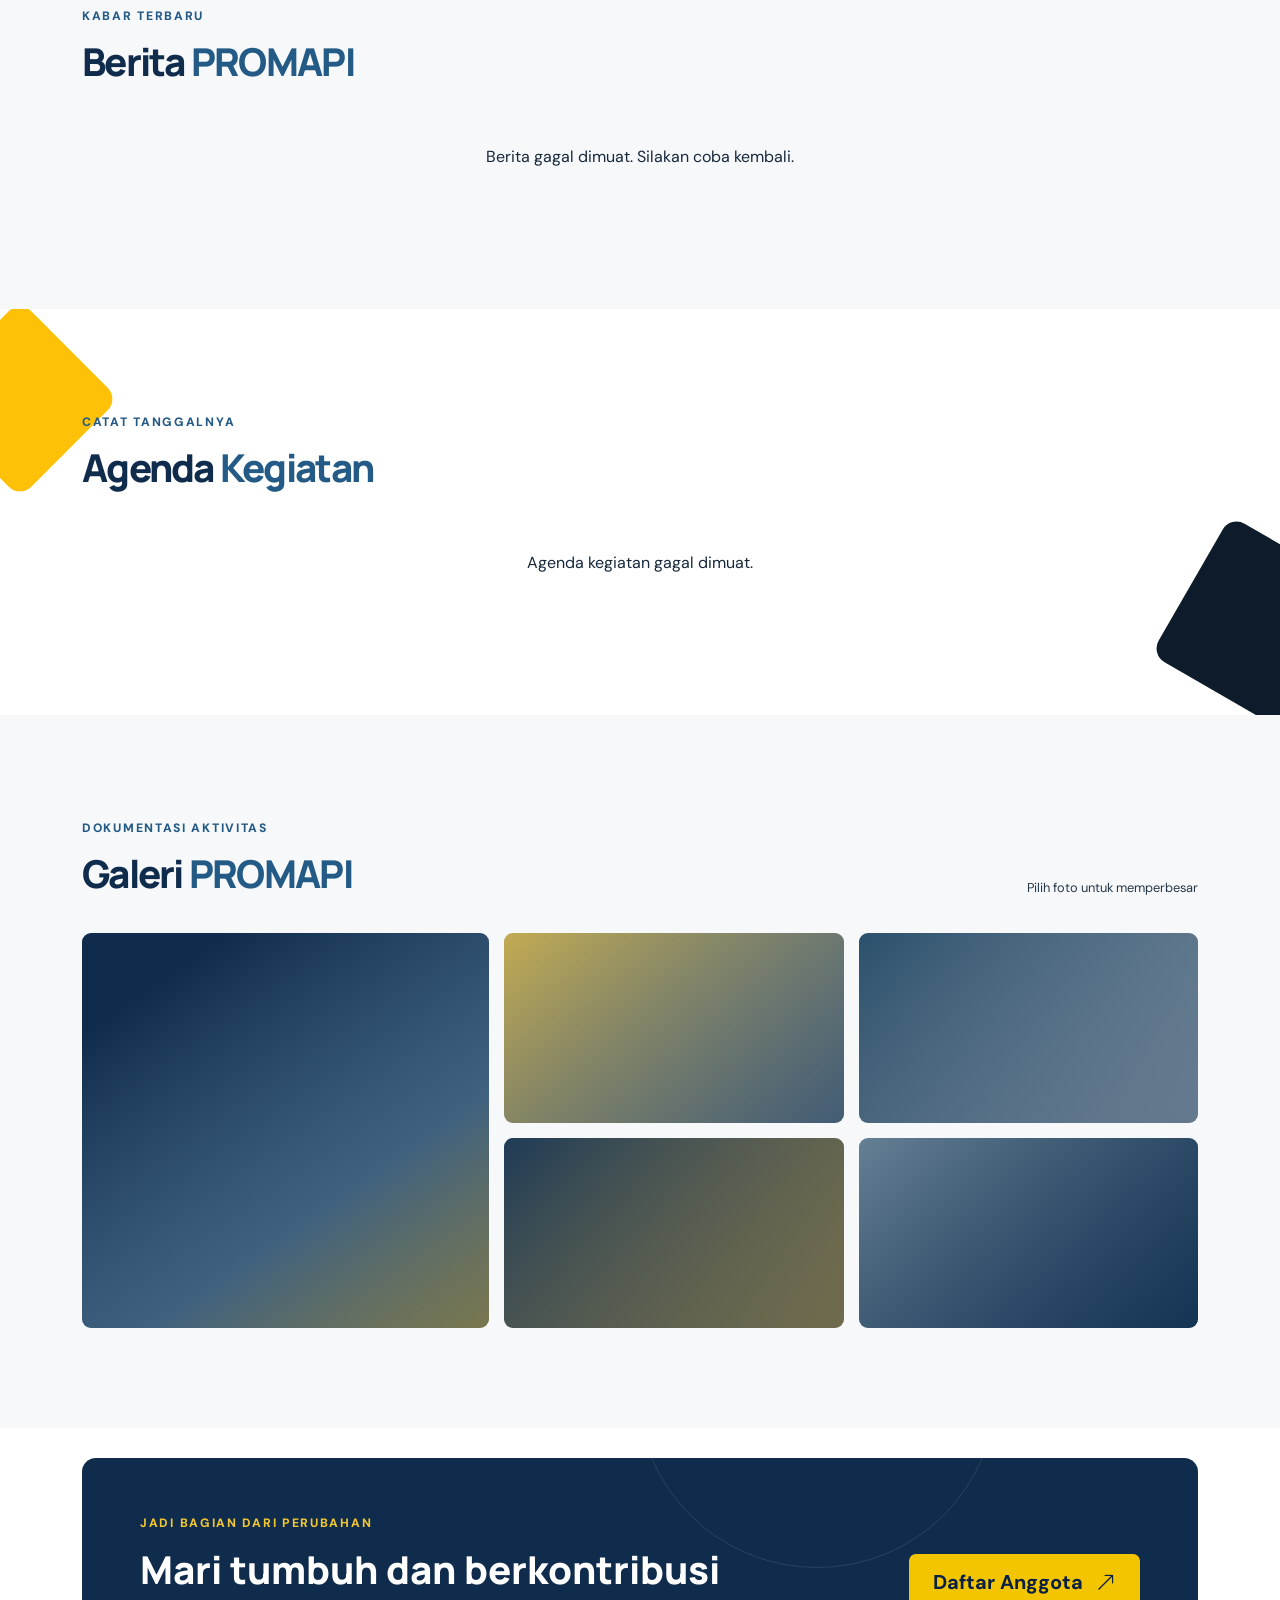
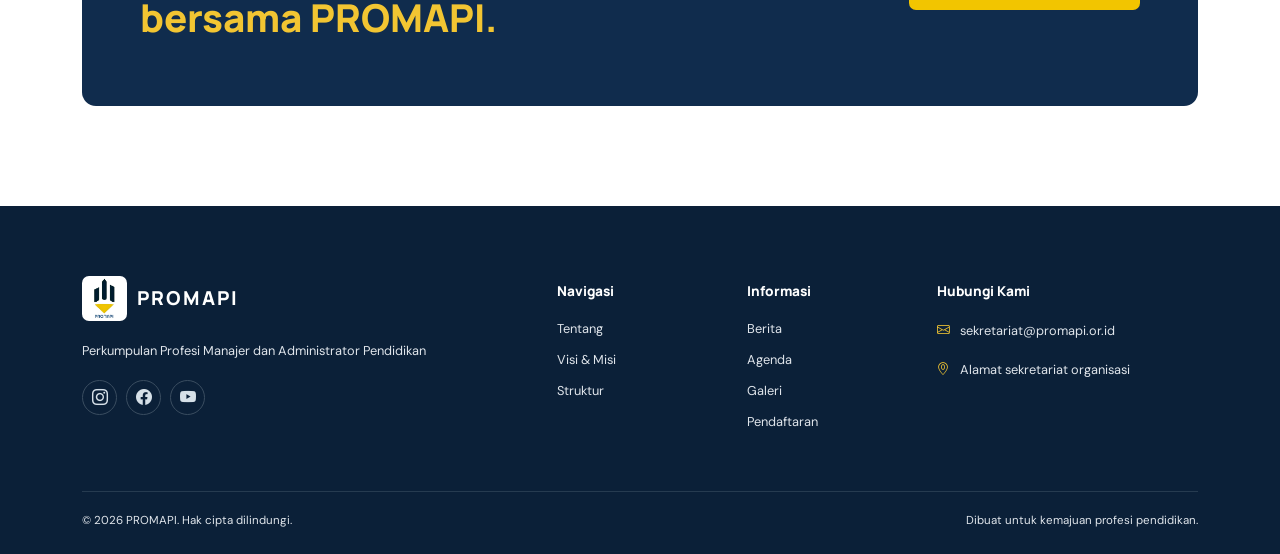
==== commit d6c66789: "palngbaru" ====
--- a/index.html
+++ b/index.html
@@ -292,7 +292,6 @@
               <li><a class="dropdown-item" href="#tentang">Tentang Organisasi</a></li>
               <li><a class="dropdown-item" href="#visi-misi">Visi, Misi & Tujuan</a></li>
               <li><a class="dropdown-item" href="#struktur">Struktur Organisasi</a></li>
-              <li><a class="dropdown-item" href="#sejarah">Sejarah</a></li>
             </ul>
           </li>
           <li class="nav-item"><a class="nav-link" href="#berita">Berita</a></li>
@@ -343,27 +342,48 @@
   </div>
 </header>
 
-    <section class="section section-soft" id="tentang">
-      <div class="container">
-        <div class="section-heading text-center">
-          <h2>TENTANG <span> KAMI</span></h2>
-        </div>
-        <div class="row align-items-center g-5">
-          <div class="col-lg-6">
-            <div class="about-visual">
-              <div class="about-symbol"><i class="bi bi-buildings"></i></div>
-              <div class="decor decor-a"></div><div class="decor decor-b"></div>
-            </div>
-          </div>
-          <div class="col-lg-6">
-            <h3 class="content-title">Profil PROMAPI</h3>
-            <p class="body-copy">Lorem ipsum dolor sit amet, consectetur adipiscing elit. Sed do eiusmod tempor incididunt ut labore et dolore magna aliqua. Ut enim ad minim veniam, quis nostrud exercitation ullamco laboris.</p>
-            <p class="body-copy">Duis aute irure dolor in reprehenderit in voluptate velit esse cillum dolore eu fugiat nulla pariatur. Curabitur vitae nunc sed velit dignissim.</p>
-            <a href="#visi-misi" class="text-link">Selengkapnya tentang PROMAPI <i class="bi bi-arrow-right"></i></a>
-          </div>
-        </div>
-      </div>
-    </section>
+  <section class="section py-5 position-relative overflow-hidden" id="tentang" style="background-color: #f8f9fa;">
+  <!-- Elemen Dekorasi Abstrak di Background -->
+  <div class="position-absolute rounded-circle opacity-5" style="width: 250px; height: 250px; background-color: #ffc107; bottom: -50px; right: -50px; z-index: 0;"></div>
+
+  <div class="container position-relative" style="z-index: 1;">
+    <!-- Heading Section -->
+    <div class="text-center mb-5">
+      <h2 class="fw-bold display-6" style="color: #0d1b2a;">Tentang <span style="color: #ffc107; /* atau warna kuning gelap */ color: #ffc107;">PROMAPI</span></h2>
+      <div class="mx-auto mt-2" style="width: 50px; height: 3px; background-color: #ffc107; border-radius: 2px;"></div>
+    </div>
+
+    <div class="row align-items-center g-5">
+      <!-- Kolom Kiri: Foto dengan Efek Card Berkelas -->
+      <div class="col-lg-6">
+        <div class="position-relative p-3 bg-white shadow-lg rounded-4 border-0" style="transform: rotate(-1deg); transition: transform 0.3s ease;" onmouseover="this.style.transform='rotate(0deg)'" onmouseout="this.style.transform='rotate(-1deg)'">
+          <div class="rounded-3 overflow-hidden position-relative" style="height: 380px;">
+            <img src="assets/profil.jpeg" alt="Profil PROMAPI" class="w-100 h-100" style="object-fit: cover; filter: brightness(0.95);">
+            <!-- Overlay Label kecil di dalam foto -->
+            <div class="position-absolute bottom-0 start-0 end-0 p-3 text-white" style="background: linear-gradient(to top, rgba(13,27,42,0.8), transparent);">
+              <span class="small fw-semibold"><i class="bi bi-geo-alt-fill text-warning me-1"></i> Berkedudukan di Kota Bandung, Jawa Barat</span>
+            </div>
+          </div>
+        </div>
+      </div>
+
+      <!-- Kolom Kanan: Teks Profil & Poin Interaktif -->
+      <div class="col-lg-6 ps-lg-4">
+        <h3 class="fw-bold mb-3" style="color: #0d1b2a; font-size: 1.75rem;">Profil Singkat PROMAPI</h3>
+        <p class="text-secondary mb-4" style="line-height: 1.8;">
+          Perkumpulan Profesi Administrator dan Manajer Pendidikan Indonesia (PROMAPI) merupakan organisasi profesi yang bersifat nonpemerintah dan independen, berkedudukan di Kota Bandung. PROMAPI hadir sebagai wadah strategis bagi para profesional untuk membangun kolaborasi, meningkatkan kompetensi, serta mengembangkan mutu pengelolaan pendidikan di Indonesia.
+        </p>
+
+        <!-- Tombol Aksi -->
+        <div>
+          <a href="#visi-misi" class="btn btn-dark px-4 py-2 rounded-pill fw-semibold shadow-sm text-decoration-none d-inline-flex align-items-center" style="background-color: #0d1b2a; transition: all 0.3s;">
+            Selengkapnya tentang PROMAPI <i class="bi bi-arrow-right ms-2 text-warning"></i>
+          </a>
+        </div>
+      </div>
+    </div>
+  </div>
+</section>
 
 <section class="section" id="visi-misi">
   <div class="container">
@@ -462,9 +482,16 @@
   </div>
 </section>
 
-<section class="section section-soft" id="struktur">
-  <div class="container">
-
+<section class="section section-soft position-relative overflow-hidden" id="struktur" style="background-color: #fcfdfd;">
+  
+  <!-- HIASAN SISI KIRI & KANAN (Elemen Abstrak & Minimalis) -->
+  <!-- Hiasan Kiri Atas (Lingkaran Kuning Transparan) -->
+  <div class="position-absolute rounded-circle opacity-10" style="width: 220px; height: 220px; background-color: #ffc107; top: 50px; left: -80px; z-index: 0; filter: blur(20px);"></div>
+  
+  <!-- Hiasan Kiri Bawah (Pola Titik/Dots Minimalis) -->
+  <div class="position-absolute opacity-15 d-none d-lg-block" style="width: 120px; height: 120px; bottom: 30px; left: 40px; z-index: 0; background-image: radial-gradient(#0d1b2a 2px, transparent 2px); background-size: 16px 16px;"></div>
+
+  <!-- Hiasan Kanan Bawah (Lingkaran Navy Halus) -->
     <div class="section-heading text-center">
       <h2>Struktur <span>Organisasi PROMAPI</span></h2>
       <p>Susunan kepengurusan Perkumpulan Profesi Manajer dan Administrator Pendidikan.</p>
@@ -606,7 +633,7 @@
 
         <div class="org-field">
           <div class="org-person">
-            <img src="assets/foto-pengurus/wilayah.jpg" alt="Pengurus Bidang Organisasi">
+            <img src="assets/foto-pengurus/wilayah.jpg" alt="Pengurus Wilayah">
             <div class="org-info">
               <span>Pengurus Wilayah</span>
               <strong>Nama Koordinator</strong>
@@ -616,7 +643,7 @@
 
         <div class="org-field">
           <div class="org-person">
-            <img src="assets/foto-pengurus/daerah.jpg" alt="Pengurus Bidang Kaderisasi">
+            <img src="assets/foto-pengurus/daerah.jpg" alt="Pengurus Daerah">
             <div class="org-info">
               <span>Pengurus Daerah</span>
               <strong>Nama Koordinator</strong>
@@ -629,43 +656,100 @@
   </div>
 </section>
 
-
-    <section class="section" id="sejarah">
-      <div class="container">
-        <div class="row g-5 align-items-center">
-          <div class="col-lg-5"><span class="section-kicker">Perjalanan organisasi</span><h2 class="section-title">Sejarah <span>PROMAPI</span></h2><p class="body-copy">Lorem ipsum dolor sit amet, consectetur adipiscing elit. Berikut gambaran linimasa perjalanan organisasi yang dapat disesuaikan.</p></div>
-          <div class="col-lg-7">
-            <div class="timeline">
-              <div class="timeline-item"><span class="timeline-year">20XX</span><div><h4>Awal pembentukan</h4><p>Lorem ipsum dolor sit amet, consectetur adipiscing elit.</p></div></div>
-              <div class="timeline-item"><span class="timeline-year">20XX</span><div><h4>Penguatan organisasi</h4><p>Sed do eiusmod tempor incididunt ut labore et dolore magna aliqua.</p></div></div>
-              <div class="timeline-item"><span class="timeline-year">20XX</span><div><h4>Pengembangan jejaring</h4><p>Ut enim ad minim veniam, quis nostrud exercitation ullamco.</p></div></div>
-            </div>
-          </div>
-        </div>
-      </div>
-    </section>
-
-    <section class="section section-soft" id="berita">
-      <div class="container">
-        <div class="section-heading-row"><div><span class="section-kicker">Kabar terbaru</span><h2 class="section-title">Berita <span>PROMAPI</span></h2></div><a href="#berita" class="text-link">Semua berita <i class="bi bi-arrow-right"></i></a></div>
-        <div class="row g-4">
-          <div class="col-md-6 col-lg-4"><article class="news-card"><a href="#" class="news-image image-one" aria-label="Baca berita"><span>BERITA ORGANISASI</span></a><div class="news-content"><div class="news-meta"><span>12 Oktober 20XX</span><span>•</span><span>Organisasi</span></div><h3><a href="#">Lorem ipsum dolor sit amet, consectetur adipiscing elit</a></h3><p>Curabitur ullamcorper ultricies nisi. Nam eget dui. Etiam rhoncus...</p><a href="#" class="read-more">Baca selengkapnya <i class="bi bi-arrow-right"></i></a></div></article></div>
-          <div class="col-md-6 col-lg-4"><article class="news-card"><a href="#" class="news-image image-two" aria-label="Baca berita"><span>KEGIATAN</span></a><div class="news-content"><div class="news-meta"><span>08 Oktober 20XX</span><span>•</span><span>Kegiatan</span></div><h3><a href="#">Sed ut perspiciatis unde omnis iste natus error</a></h3><p>At vero eos et accusamus et iusto odio dignissimos ducimus...</p><a href="#" class="read-more">Baca selengkapnya <i class="bi bi-arrow-right"></i></a></div></article></div>
-          <div class="col-md-6 col-lg-4"><article class="news-card"><a href="#" class="news-image image-three" aria-label="Baca berita"><span>INFORMASI</span></a><div class="news-content"><div class="news-meta"><span>01 Oktober 20XX</span><span>•</span><span>Informasi</span></div><h3><a href="#">Nemo enim ipsam voluptatem quia voluptas sit</a></h3><p>Temporibus autem quibusdam et aut officiis debitis...</p><a href="#" class="read-more">Baca selengkapnya <i class="bi bi-arrow-right"></i></a></div></article></div>
-        </div>
-      </div>
-    </section>
-
-    <section class="section" id="agenda">
-      <div class="container">
-        <div class="section-heading-row"><div><span class="section-kicker">Catat tanggalnya</span><h2 class="section-title">Agenda <span>Kegiatan</span></h2></div><a href="#agenda" class="text-link">Lihat semua agenda <i class="bi bi-arrow-right"></i></a></div>
-        <div class="row g-3">
-          <div class="col-lg-4"><div class="agenda-card"><div class="agenda-date"><strong>18</strong><span>NOV</span></div><div class="agenda-info"><span class="agenda-type">WEBINAR</span><h3>Lorem ipsum dolor sit amet</h3><p><i class="bi bi-clock"></i> 09.00 – 12.00 WIB</p><p><i class="bi bi-geo-alt"></i> Online / Zoom Meeting</p><a href="#daftar">Detail agenda <i class="bi bi-arrow-right"></i></a></div></div></div>
-          <div class="col-lg-4"><div class="agenda-card"><div class="agenda-date"><strong>25</strong><span>NOV</span></div><div class="agenda-info"><span class="agenda-type">DISKUSI</span><h3>Consectetur adipiscing elit</h3><p><i class="bi bi-clock"></i> 13.00 – 15.00 WIB</p><p><i class="bi bi-geo-alt"></i> Lokasi kegiatan</p><a href="#daftar">Detail agenda <i class="bi bi-arrow-right"></i></a></div></div></div>
-          <div class="col-lg-4"><div class="agenda-card"><div class="agenda-date"><strong>02</strong><span>DES</span></div><div class="agenda-info"><span class="agenda-type">PERTEMUAN</span><h3>Ut enim ad minim veniam</h3><p><i class="bi bi-clock"></i> 08.30 – selesai</p><p><i class="bi bi-geo-alt"></i> Lokasi kegiatan</p><a href="#daftar">Detail agenda <i class="bi bi-arrow-right"></i></a></div></div></div>
-        </div>
-      </div>
-    </section>
+<section class="section py-5" id="kata-sambutan">
+  <div class="container">
+    <!-- 1. Judul Utama di Tengah -->
+    <div class="mb-5 text-center">
+      <span class="section-kicker d-inline-block mb-2">Pimpinan Organisasi</span>
+      <h2 class="section-title fw-bold" style="color: #0d1b2a;">Kata Sambutan</h2>
+      <div class="mx-auto mt-2" style="width: 60px; height: 4px; background-color: #ffc107; border-radius: 2px;"></div>
+    </div>
+
+    <!-- 2. Card dengan Background Navy (#0d1b2a) dan Teks Putih -->
+    <div class="card border-0 shadow-lg rounded-4 p-4 p-md-5 position-relative overflow-hidden" style="background-color: #0d1b2a; border-top: 5px solid #ffc107 !important;">
+      <!-- Aksen Kutipan Transparan di Latar Belakang -->
+      <div class="position-absolute text-warning opacity-10 d-none d-md-block" style="top: 20px; right: 30px; font-size: 6rem; line-height: 1;">
+        <i class="bi bi-quote"></i>
+      </div>
+
+      <div class="row align-items-center g-4 g-lg-5">
+        <!-- Foto Pembina (Sebelah Kiri) -->
+        <div class="col-md-4 text-center">
+          <!-- Placeholder Foto Lingkaran Besar (180px x 180px) dengan Border Kuning -->      
+          <img src="assets/fotopembina.jpeg" alt="Pembina PROMAPI" class="rounded-circle shadow-lg mb-3 border border-3 border-warning" style="width: 180px; height: 180px; object-fit: cover;">
+      
+          <h4 class="fw-bold mb-1 text-white">Prof. Dr. Hj. Aan Komariah, M.Pd</h4>
+          <span class="text-warning small fs-6 fw-semibold">Pembina PROMAPI</span>
+        </div>
+
+        <!-- Kutipan / Isi Sambutan (Sebelah Kanan - Teks Putih) -->
+        <div class="col-md-8">
+          <div class="quote-content text-light position-relative" style="line-height: 1.8; font-size: 1.05rem;">
+            <p class="mb-3">
+              "Lorem ipsum dolor sit amet, consectetur adipiscing elit. Selamat datang di platform resmi PROMAPI. Organisasi ini hadir sebagai wadah strategis untuk menyatukan dan mengembangkan potensi para administrator serta manajer pendidikan di seluruh nusantara."
+            </p>
+            <p class="mb-0">
+              "Sed do eiusmod tempor incididunt ut labore et dolore magna aliqua. Mari bersama-sama kita wujudkan sistem pendidikan nasional yang lebih efektif, efisien, unggul, dan berdaya saing global."
+            </p>
+          </div>
+        </div>
+      </div>
+    </div>
+  </div>
+</section>
+
+   
+<section class="section section-soft" id="berita">
+    <div class="container">
+
+        <div class="section-heading-row">
+            <div>
+                <span class="section-kicker">Kabar terbaru</span>
+                <h2 class="section-title">Berita <span>PROMAPI</span></h2>
+            </div>
+
+           
+        </div>
+
+        <!-- Daftar berita otomatis dari database -->
+        <div class="row g-4" id="daftarBerita">
+
+            <div class="col-12 text-center py-4">
+                <p>Memuat berita terbaru...</p>
+            </div>
+
+        </div>
+
+    </div>
+</section>
+
+
+<section class="section position-relative overflow-hidden" id="agenda" style="background-color: #ffffff;">
+    
+   <!-- Ornamen Kotak Miring di Kiri Atas -->
+<div class="position-absolute opacity-5 rounded-4 d-none d-lg-block" style="width: 140px; height: 140px; background-color: #ffc107; top: 20px; left: -50px; z-index: 0; transform: rotate(45deg);"></div>
+
+<!-- Ornamen Kotak Miring di Kanan Bawah -->
+<div class="position-absolute opacity-5 rounded-4 d-none d-lg-block" style="width: 160px; height: 160px; background-color: #0d1b2a; bottom: 10px; right: -60px; z-index: 0; transform: rotate(30deg);"></div>
+    <!-- KONTEN UTAMA (Struktur Asli Dipertahankan) -->
+    <div class="container position-relative" style="z-index: 1;">
+
+        <div class="section-heading-row">
+            <div>
+                <span class="section-kicker">Catat tanggalnya</span>
+                <h2 class="section-title">Agenda <span>Kegiatan</span></h2>
+            </div>
+        </div>
+
+        <div class="row g-3" id="daftarAgenda">
+            <div class="col-12 text-center py-4">
+                <p>Memuat agenda kegiatan...</p>
+            </div>
+        </div>
+
+    </div>
+</section>
+
 
     <section class="section section-soft" id="galeri">
       <div class="container">
@@ -683,7 +767,7 @@
     <section class="join-section" id="daftar">
       <div class="container">
         <div class="join-panel">
-          <div><span class="section-kicker">Jadi bagian dari perubahan</span><h2>Mari tumbuh dan berkontribusi <span>bersama PROMAPI.</span></h2><p>Lorem ipsum dolor sit amet, consectetur adipiscing elit. Bergabunglah dalam jejaring profesi manajer dan administrator pendidikan.</p></div>
+          <div><span class="section-kicker">Jadi bagian dari perubahan</span><h2>Mari tumbuh dan berkontribusi <span>bersama PROMAPI.</span></h2></div>
           <a href="dashboard.php" class="btn btn-yellow btn-lg">
     Daftar Anggota <i class="bi bi-arrow-up-right ms-2"></i></a>
       </div>
@@ -693,8 +777,8 @@
   <footer class="site-footer">
     <div class="container">
       <div class="row g-4">
-        <div class="col-lg-5"><a class="footer-brand" href="#beranda"><img src="assets/logo-promapi.png" alt=""><span>PROMAPI</span></a><p class="footer-description">Perkumpulan Profesi Manajer dan Administrator Pendidikan. Lorem ipsum dolor sit amet, consectetur adipiscing elit.</p><div class="social-links"><a href="#" aria-label="Instagram"><i class="bi bi-instagram"></i></a><a href="#" aria-label="Facebook"><i class="bi bi-facebook"></i></a><a href="#" aria-label="YouTube"><i class="bi bi-youtube"></i></a></div></div>
-        <div class="col-6 col-lg-2"><h4>Navigasi</h4><a href="#tentang">Tentang</a><a href="#visi-misi">Visi & Misi</a><a href="#struktur">Struktur</a><a href="#sejarah">Sejarah</a></div>
+        <div class="col-lg-5"><a class="footer-brand" href="#beranda"><img src="assets/logo-promapi.png" alt=""><span>PROMAPI</span></a><p class="footer-description">Perkumpulan Profesi Manajer dan Administrator Pendidikan</p><div class="social-links"><a href="#" aria-label="Instagram"><i class="bi bi-instagram"></i></a><a href="#" aria-label="Facebook"><i class="bi bi-facebook"></i></a><a href="#" aria-label="YouTube"><i class="bi bi-youtube"></i></a></div></div>
+        <div class="col-6 col-lg-2"><h4>Navigasi</h4><a href="#tentang">Tentang</a><a href="#visi-misi">Visi & Misi</a><a href="#struktur">Struktur</a></div>
         <div class="col-6 col-lg-2"><h4>Informasi</h4><a href="#berita">Berita</a><a href="#agenda">Agenda</a><a href="#galeri">Galeri</a><a href="#daftar">Pendaftaran</a></div>
         <div class="col-lg-3"><h4>Hubungi Kami</h4><p><i class="bi bi-envelope"></i> sekretariat@promapi.or.id</p><p><i class="bi bi-geo-alt"></i> Alamat sekretariat organisasi</p></div>
       </div>
@@ -706,5 +790,215 @@
   <button id="backToTop" class="back-to-top" aria-label="Kembali ke atas"><i class="bi bi-arrow-up"></i></button>
   <script src="https://cdn.jsdelivr.net/npm/bootstrap@5.3.3/dist/js/bootstrap.bundle.min.js"></script>
   <script src="js/script.js"></script>
+
+<script>
+document.addEventListener("DOMContentLoaded", function () {
+
+    const container = document.getElementById("daftarAgenda");
+
+    if (!container) return;
+
+    fetch("api_agenda.php")
+        .then(response => {
+            if (!response.ok) {
+                throw new Error("Gagal mengambil data agenda.");
+            }
+            return response.json();
+        })
+        .then(data => {
+
+            container.innerHTML = "";
+
+            if (!Array.isArray(data) || data.length === 0) {
+                container.innerHTML = `
+                    <div class="col-12 text-center py-4">
+                        <p>Belum ada agenda kegiatan yang tersedia.</p>
+                    </div>
+                `;
+                return;
+            }
+
+            data.slice(0, 3).forEach(agenda => {
+
+                const tanggal = new Date(agenda.tanggal + "T00:00:00");
+
+                const tanggalAngka = String(tanggal.getDate()).padStart(2, "0");
+
+                const namaBulan = [
+                    "JAN", "FEB", "MAR", "APR",
+                    "MEI", "JUN", "JUL", "AGU",
+                    "SEP", "OKT", "NOV", "DES"
+                ];
+
+                const bulan = namaBulan[tanggal.getMonth()];
+
+                const formatTeks = value => {
+                    const div = document.createElement("div");
+                    div.textContent = value || "-";
+                    return div.innerHTML;
+                };
+
+                const kartu = document.createElement("div");
+                kartu.className = "col-lg-4";
+
+                kartu.innerHTML = `
+                    <div class="agenda-card">
+                        <div class="agenda-date">
+                            <strong>${tanggalAngka}</strong>
+                            <span>${bulan}</span>
+                        </div>
+
+                        <div class="agenda-info">
+                            <span class="agenda-type">
+                                ${formatTeks(agenda.jenis)}
+                            </span>
+
+                            <h3>${formatTeks(agenda.judul)}</h3>
+
+                            <p>
+                                <i class="bi bi-clock"></i>
+                                ${formatTeks(agenda.waktu)}
+                            </p>
+
+                            <p>
+                                <i class="bi bi-geo-alt"></i>
+                                ${formatTeks(agenda.lokasi)}
+                            </p>
+
+                        
+                        </div>
+                    </div>
+                `;
+
+                container.appendChild(kartu);
+            });
+
+        })
+        .catch(error => {
+            console.error(error);
+
+            container.innerHTML = `
+                <div class="col-12 text-center py-4">
+                    <p>Agenda kegiatan gagal dimuat.</p>
+                </div>
+            `;
+        });
+
+});
+</script>
+
+  <!-- Script untuk mengambil berita dari database -->
+<script>
+document.addEventListener("DOMContentLoaded", function () {
+
+    const container = document.getElementById("daftarBerita");
+
+    if (!container) return;
+
+    fetch("api_berita.php")
+        .then(function (response) {
+            if (!response.ok) {
+                throw new Error("Gagal mengambil data berita.");
+            }
+            return response.json();
+        })
+        .then(function (data) {
+
+            container.innerHTML = "";
+
+            if (!Array.isArray(data) || data.length === 0) {
+                container.innerHTML = `
+                    <div class="col-12 text-center py-4">
+                        <p>Belum ada berita yang diterbitkan.</p>
+                    </div>
+                `;
+                return;
+            }
+
+            data.slice(0, 3).forEach(function (berita) {
+
+                const tanggal = new Date(
+                    berita.tanggal_publikasi + "T00:00:00"
+                ).toLocaleDateString("id-ID", {
+                    day: "2-digit",
+                    month: "long",
+                    year: "numeric"
+                });
+
+                const detailUrl =
+                    "detail_berita.php?id=" +
+                    encodeURIComponent(berita.id);
+
+                const kolom = document.createElement("div");
+                kolom.className = "col-md-6 col-lg-4";
+
+                const kartu = document.createElement("article");
+                kartu.className = "news-card";
+
+                // Foto berita
+                const linkFoto = document.createElement("a");
+                linkFoto.href = detailUrl;
+                linkFoto.className = "news-image";
+
+                const foto = document.createElement("img");
+                foto.src = berita.gambar;
+                foto.alt = berita.judul;
+
+                const label = document.createElement("span");
+                label.textContent = berita.kategori.toUpperCase();
+
+                foto.onerror = function () {
+                    this.style.display = "none";
+                };
+
+                linkFoto.append(foto, label);
+
+                // Isi kartu berita
+                const konten = document.createElement("div");
+                konten.className = "news-content";
+
+                const meta = document.createElement("div");
+                meta.className = "news-meta";
+                meta.textContent = tanggal + " • " + berita.kategori;
+
+                const judul = document.createElement("h3");
+                const linkJudul = document.createElement("a");
+                linkJudul.href = detailUrl;
+                linkJudul.textContent = berita.judul;
+                judul.appendChild(linkJudul);
+
+                const ringkasan = document.createElement("p");
+                ringkasan.textContent = berita.ringkasan;
+
+                const baca = document.createElement("a");
+                baca.href = detailUrl;
+                baca.className = "read-more";
+                baca.textContent = "Baca selengkapnya ";
+
+                const ikon = document.createElement("i");
+                ikon.className = "bi bi-arrow-right";
+                baca.appendChild(ikon);
+
+                konten.append(meta, judul, ringkasan, baca);
+                kartu.append(linkFoto, konten);
+                kolom.appendChild(kartu);
+
+                container.appendChild(kolom);
+
+            });
+
+        })
+        .catch(function (error) {
+            console.error("Kesalahan berita:", error);
+
+            container.innerHTML = `
+                <div class="col-12 text-center py-4">
+                    <p>Berita gagal dimuat. Silakan coba kembali.</p>
+                </div>
+            `;
+        });
+
+});
+</script>
 </body>
 </html>
--- a/css/style.css
+++ b/css/style.css
@@ -69,43 +69,4 @@
     height: 320px;
   }
   
-/* ===== PAKSA WARNA TEKS MENJADI LEBIH GELAP ===== */
-
-/* Teks kecil pada seluruh halaman dengan latar terang */
-body {
-    color: #111111;
-}
-
-.tagline,
-.body-copy,
-.section-heading p,
-.about-caption small,
-.about-stats span,
-.accordion-body,
-.accordion-body .text-secondary,
-.timeline-item p,
-.structure-unit span,
-.structure-hint,
-.news-meta,
-.news-content p,
-.agenda-info p,
-.gallery-note {
-    color: #222222 !important;
-}
-
-/* Teks pendukung lainnya */
-.hero-proof,
-.timeline-year,
-.agenda-type {
-    color: #173f68 !important;
-}
-
-/* Footer tetap menggunakan teks terang */
-.site-footer .footer-description,
-.site-footer p,
-.site-footer .col-lg-2 > a,
-.footer-bottom {
-    color: #e0e5eb !important;
-}
-
 }
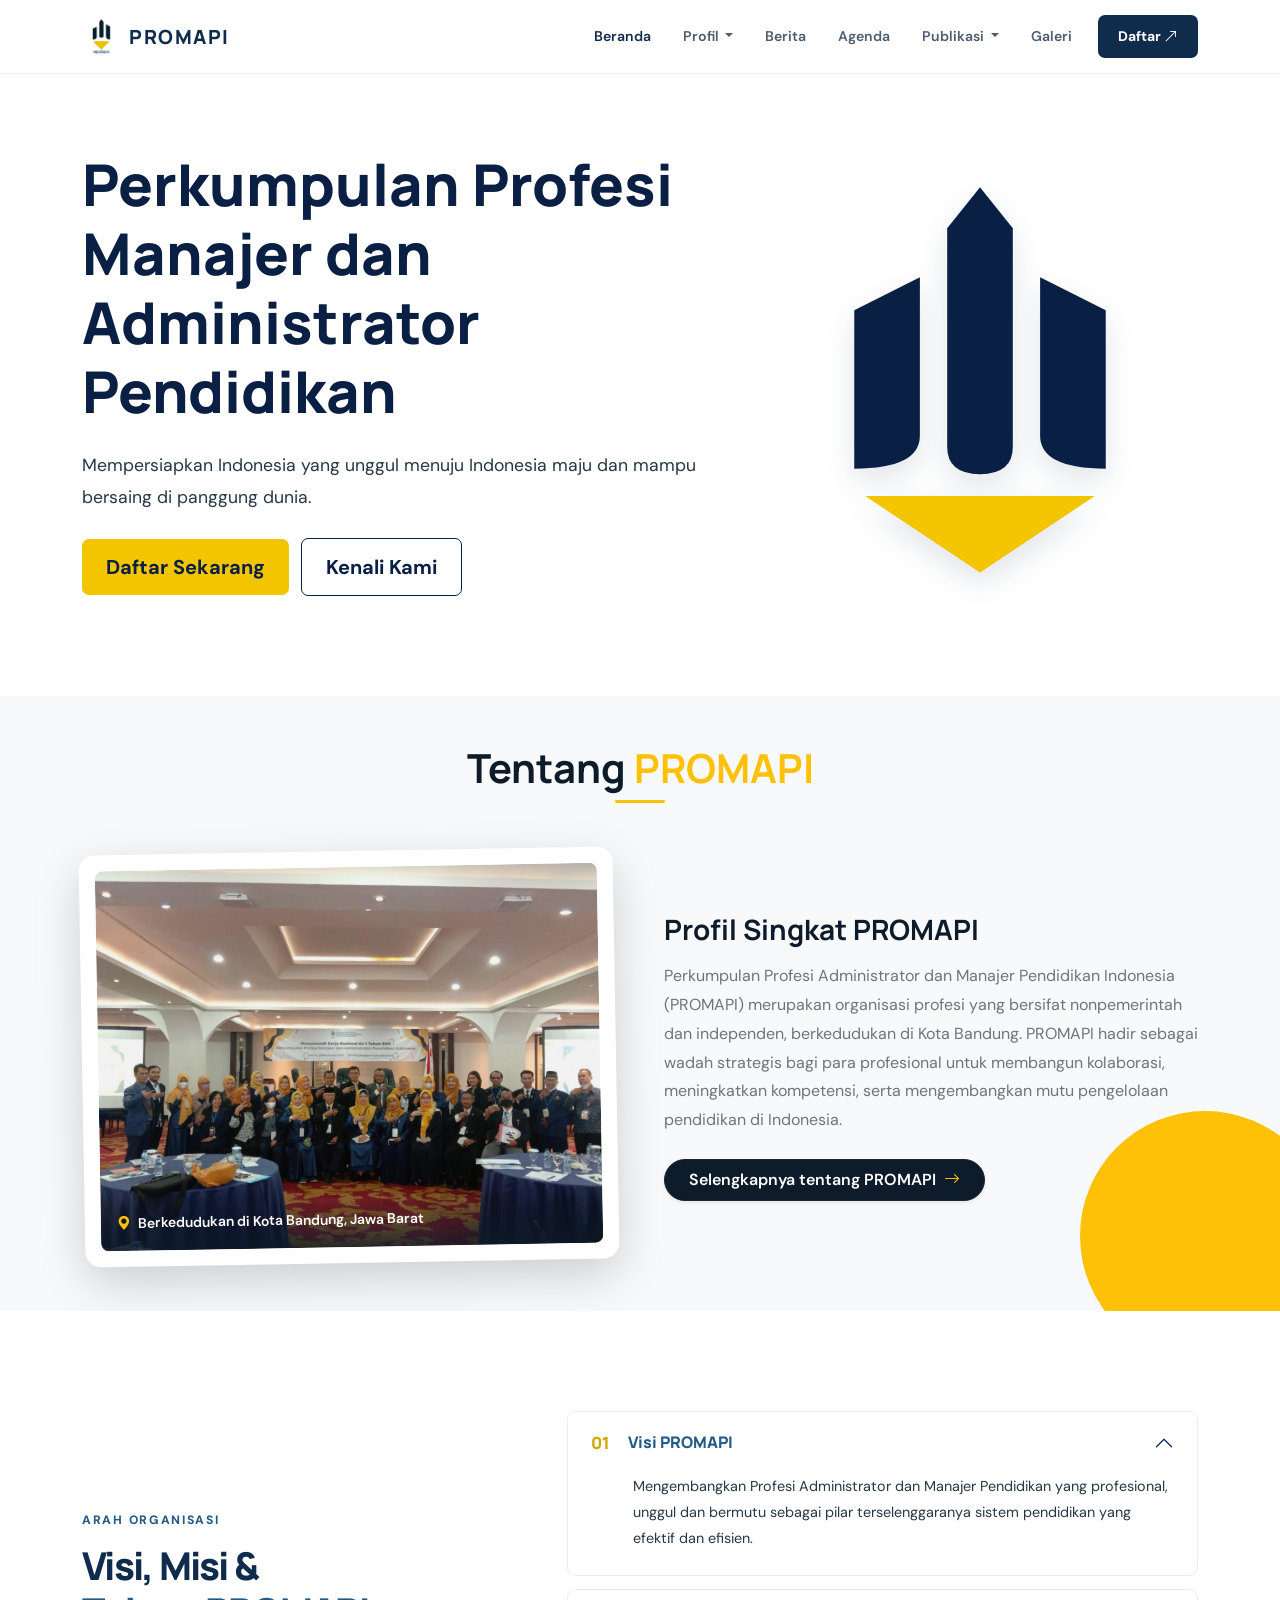
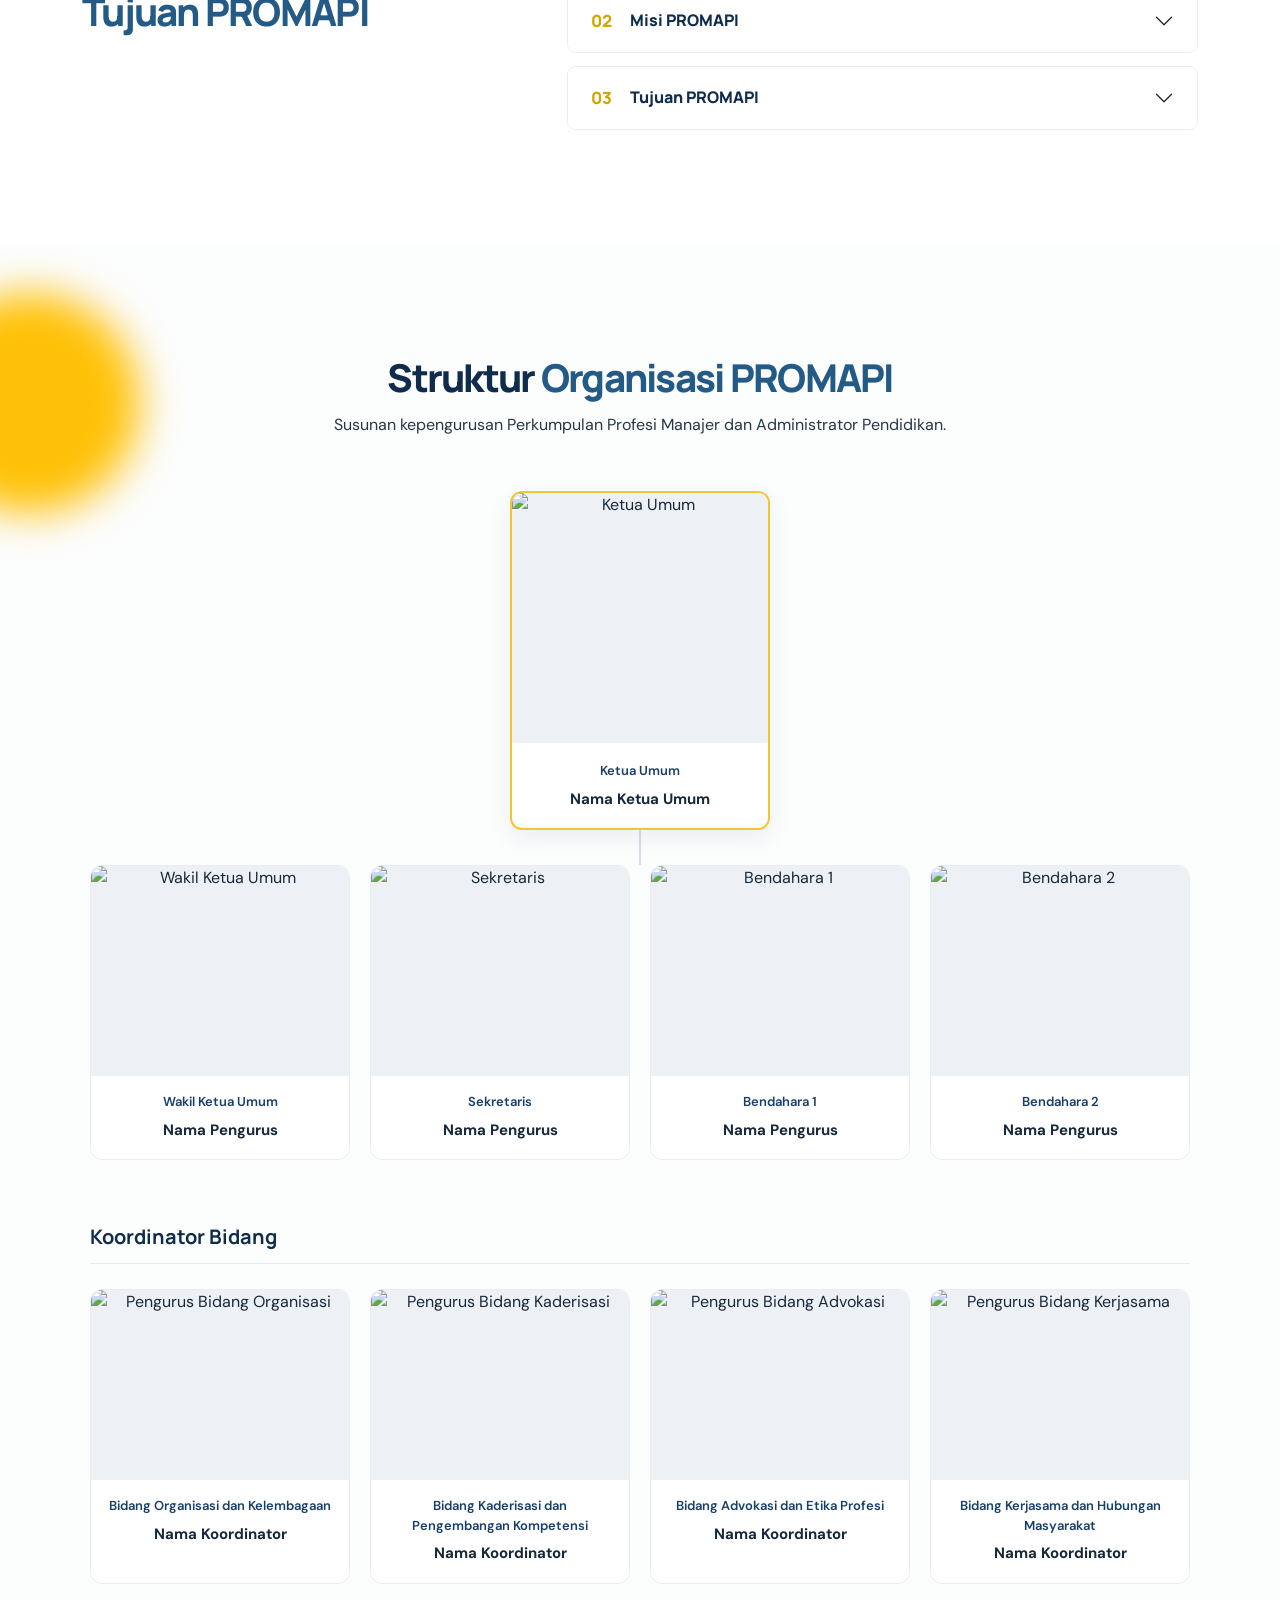
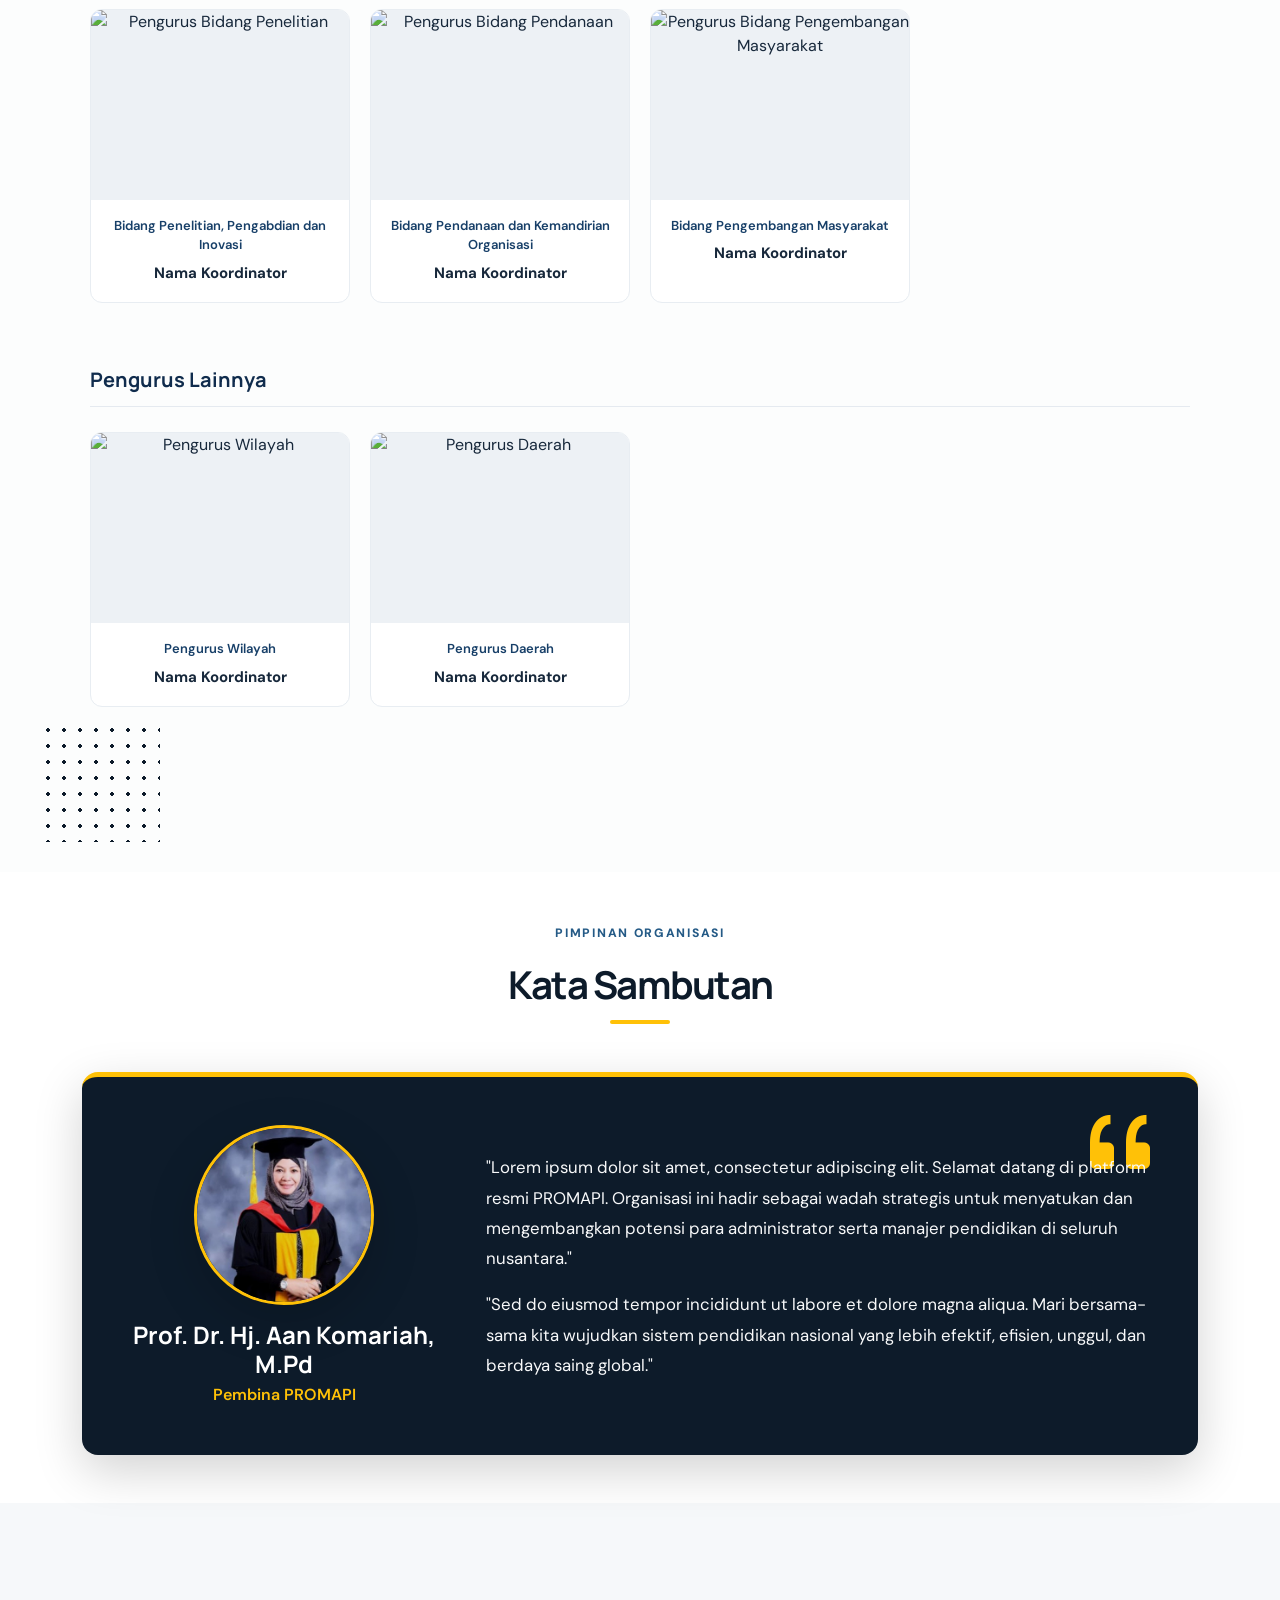
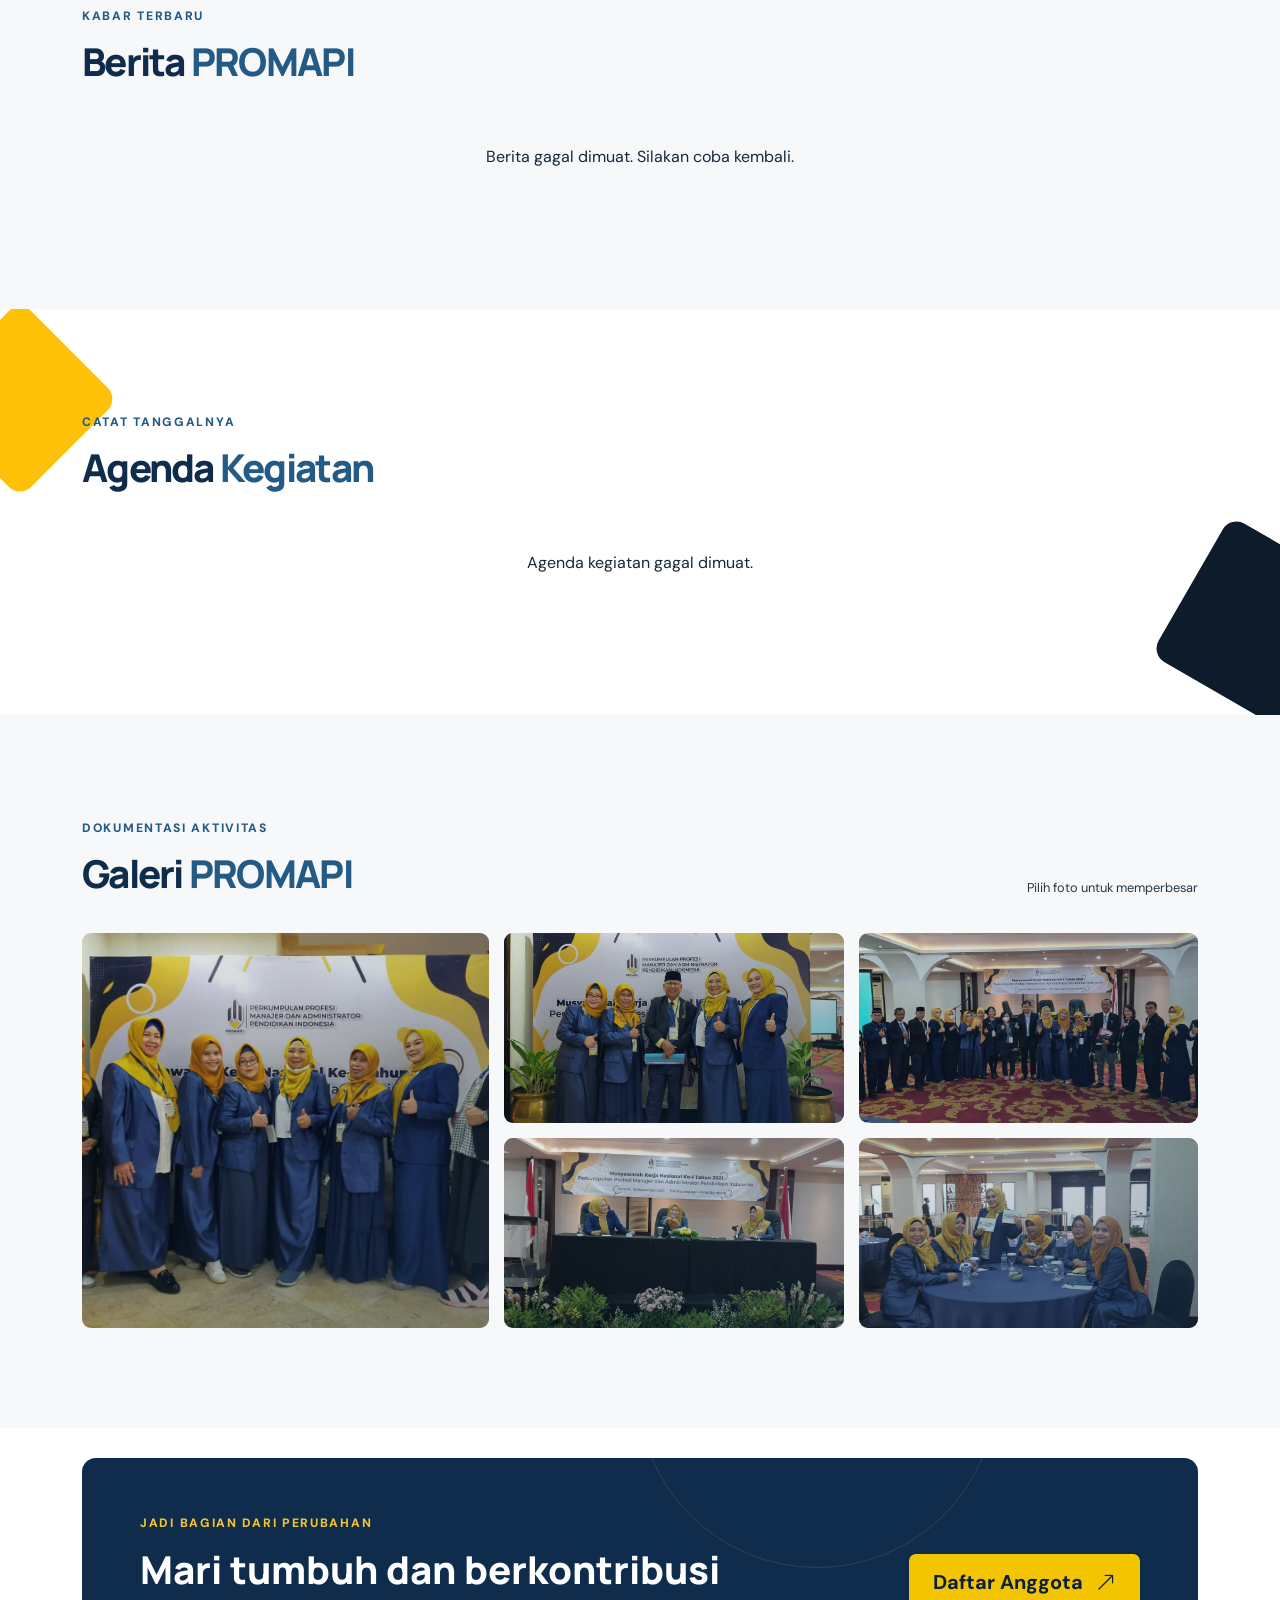
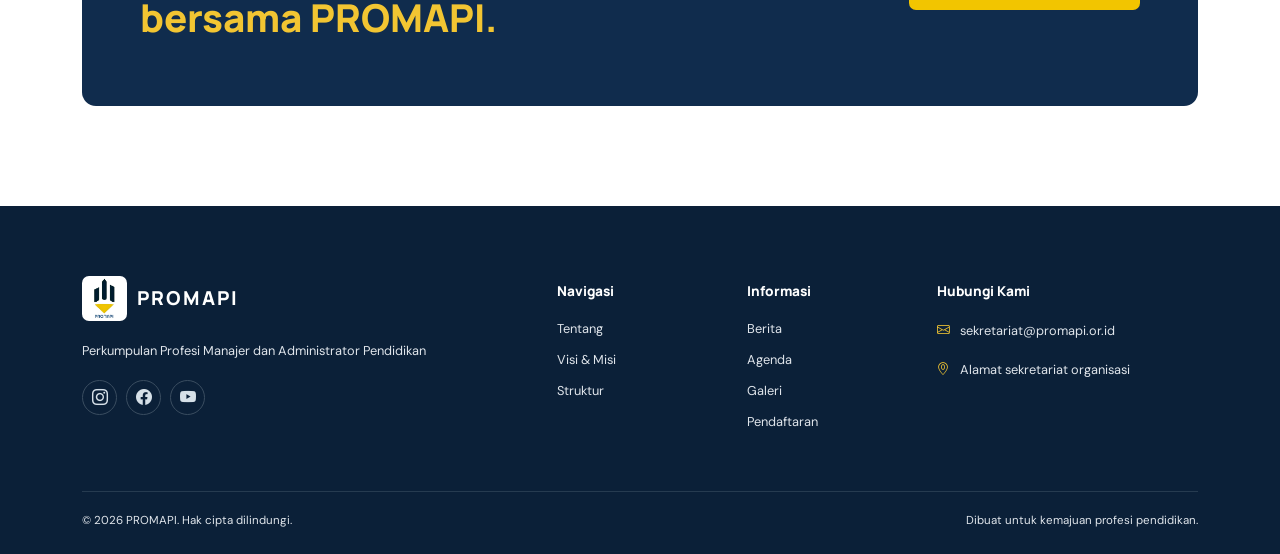
==== commit 64a90637: "revisi" ====
--- a/index.html
+++ b/index.html
@@ -283,23 +283,68 @@
       <button class="navbar-toggler" type="button" data-bs-toggle="collapse" data-bs-target="#mainNav" aria-controls="mainNav" aria-expanded="false" aria-label="Buka navigasi">
         <span class="navbar-toggler-icon"></span>
       </button>
-      <div class="collapse navbar-collapse" id="mainNav">
-        <ul class="navbar-nav ms-auto align-items-lg-center gap-lg-1">
-          <li class="nav-item"><a class="nav-link active" href="#beranda">Beranda</a></li>
-          <li class="nav-item dropdown">
-            <a class="nav-link dropdown-toggle" href="#profil" role="button" data-bs-toggle="dropdown">Profil</a>
+      
+<div class="collapse navbar-collapse" id="mainNav">
+    <ul class="navbar-nav ms-auto align-items-lg-center gap-lg-1">
+
+        <li class="nav-item">
+            <a class="nav-link active" href="#beranda">Beranda</a>
+        </li>
+
+        <li class="nav-item dropdown">
+            <a class="nav-link dropdown-toggle" href="#profil"
+               role="button" data-bs-toggle="dropdown">
+                Profil
+            </a>
             <ul class="dropdown-menu dropdown-menu-end">
-              <li><a class="dropdown-item" href="#tentang">Tentang Organisasi</a></li>
-              <li><a class="dropdown-item" href="#visi-misi">Visi, Misi & Tujuan</a></li>
-              <li><a class="dropdown-item" href="#struktur">Struktur Organisasi</a></li>
+                <li><a class="dropdown-item" href="#tentang">Tentang Organisasi</a></li>
+                <li><a class="dropdown-item" href="#visi-misi">Visi, Misi & Tujuan</a></li>
+                <li><a class="dropdown-item" href="#struktur">Struktur Organisasi</a></li>
             </ul>
-          </li>
-          <li class="nav-item"><a class="nav-link" href="#berita">Berita</a></li>
-          <li class="nav-item"><a class="nav-link" href="#agenda">Agenda</a></li>
-          <li class="nav-item"><a class="nav-link" href="#galeri">Galeri</a></li>
-          <li class="nav-item ms-lg-2"><a class="btn btn-primary-nav" href="dashboard.php">Daftar <i class="bi bi-arrow-up-right"></i></a></li>
-        </ul>
-      </div>
+        </li>
+
+        <li class="nav-item">
+            <a class="nav-link" href="#berita">Berita</a>
+        </li>
+
+        <li class="nav-item">
+            <a class="nav-link" href="#agenda">Agenda</a>
+        </li>
+
+        <!-- Dropdown Publikasi -->
+        <li class="nav-item dropdown">
+            <a class="nav-link dropdown-toggle" href="publikasi.php"
+               role="button" data-bs-toggle="dropdown">
+                Publikasi
+            </a>
+
+            <ul class="dropdown-menu dropdown-menu-end">
+                <li>
+                    <a class="dropdown-item" href="publikasi.php?kategori=nasional">
+                        Jurnal Nasional
+                    </a>
+                </li>
+                <li>
+                    <a class="dropdown-item" href="publikasi.php?kategori=internasional">
+                        Jurnal Internasional
+                    </a>
+                </li>
+            </ul>
+        </li>
+
+        <li class="nav-item">
+            <a class="nav-link" href="#galeri">Galeri</a>
+        </li>
+
+        <li class="nav-item ms-lg-2">
+            <a class="btn btn-primary-nav" href="dashboard.php">
+                Daftar <i class="bi bi-arrow-up-right"></i>
+            </a>
+        </li>
+
+    </ul>
+</div>
+
     </div>
   </nav>
 
@@ -751,19 +796,56 @@
 </section>
 
 
-    <section class="section section-soft" id="galeri">
-      <div class="container">
-        <div class="section-heading-row"><div><span class="section-kicker">Dokumentasi aktivitas</span><h2 class="section-title">Galeri <span>PROMAPI</span></h2></div><span class="gallery-note">Pilih foto untuk memperbesar</span></div>
+  <section class="section section-soft" id="galeri">
+    <div class="container">
+        <div class="section-heading-row">
+            <div>
+                <span class="section-kicker">Dokumentasi aktivitas</span>
+                <h2 class="section-title">Galeri <span>PROMAPI</span></h2>
+            </div>
+            <span class="gallery-note">Pilih foto untuk memperbesar</span>
+        </div>
+
         <div class="gallery-grid">
-          <button class="gallery-item gallery-one" data-title="Dokumentasi kegiatan 01" aria-label="Perbesar foto kegiatan 1"><span><i class="bi bi-arrows-fullscreen"></i></span></button>
-          <button class="gallery-item gallery-two" data-title="Dokumentasi kegiatan 02" aria-label="Perbesar foto kegiatan 2"><span><i class="bi bi-arrows-fullscreen"></i></span></button>
-          <button class="gallery-item gallery-three" data-title="Dokumentasi kegiatan 03" aria-label="Perbesar foto kegiatan 3"><span><i class="bi bi-arrows-fullscreen"></i></span></button>
-          <button class="gallery-item gallery-four" data-title="Dokumentasi kegiatan 04" aria-label="Perbesar foto kegiatan 4"><span><i class="bi bi-arrows-fullscreen"></i></span></button>
-          <button class="gallery-item gallery-five" data-title="Dokumentasi kegiatan 05" aria-label="Perbesar foto kegiatan 5"><span><i class="bi bi-arrows-fullscreen"></i></span></button>
-        </div>
-      </div>
-    </section>
-
+
+            <button class="gallery-item gallery-one"
+                style="background-image: url('assets/foto1.jpeg'); background-size: cover; background-position: center;"
+                data-title="Dokumentasi kegiatan 01"
+                aria-label="Perbesar foto kegiatan 1">
+                <span><i class="bi bi-arrows-fullscreen"></i></span>
+            </button>
+
+            <button class="gallery-item gallery-two"
+                style="background-image: url('assets/foto2.jpeg'); background-size: cover; background-position: center;"
+                data-title="Dokumentasi kegiatan 02"
+                aria-label="Perbesar foto kegiatan 2">
+                <span><i class="bi bi-arrows-fullscreen"></i></span>
+            </button>
+
+            <button class="gallery-item gallery-three"
+                style="background-image: url('assets/foto3.jpeg'); background-size: cover; background-position: center;"
+                data-title="Dokumentasi kegiatan 03"
+                aria-label="Perbesar foto kegiatan 3">
+                <span><i class="bi bi-arrows-fullscreen"></i></span>
+            </button>
+
+            <button class="gallery-item gallery-four"
+                style="background-image: url('assets/foto4.jpeg'); background-size: cover; background-position: center;"
+                data-title="Dokumentasi kegiatan 04"
+                aria-label="Perbesar foto kegiatan 4">
+                <span><i class="bi bi-arrows-fullscreen"></i></span>
+            </button>
+
+            <button class="gallery-item gallery-five"
+                style="background-image: url('assets/foto5.jpeg'); background-size: cover; background-position: center;"
+                data-title="Dokumentasi kegiatan 05"
+                aria-label="Perbesar foto kegiatan 5">
+                <span><i class="bi bi-arrows-fullscreen"></i></span>
+            </button>
+
+        </div>
+    </div>
+</section>
     <section class="join-section" id="daftar">
       <div class="container">
         <div class="join-panel">
@@ -887,7 +969,8 @@
 });
 </script>
 
-  <!-- Script untuk mengambil berita dari database -->
+ 
+<!-- Script untuk mengambil berita dari database -->
 <script>
 document.addEventListener("DOMContentLoaded", function () {
 
@@ -940,14 +1023,30 @@
                 linkFoto.href = detailUrl;
                 linkFoto.className = "news-image";
 
+                linkFoto.style.display = "block";
+                linkFoto.style.width = "100%";
+                linkFoto.style.height = "256px";
+                linkFoto.style.position = "relative";
+                linkFoto.style.overflow = "hidden";
+                linkFoto.style.padding = "0";
+
                 const foto = document.createElement("img");
                 foto.src = berita.gambar;
                 foto.alt = berita.judul;
 
+                foto.style.display = "block";
+                foto.style.width = "100%";
+                foto.style.height = "100%";
+                foto.style.objectFit = "cover";
+                foto.style.objectPosition = "center";
+                foto.style.maxWidth = "none";
+                foto.style.transform = "none";
+
                 const label = document.createElement("span");
                 label.textContent = berita.kategori.toUpperCase();
 
                 foto.onerror = function () {
+                    console.error("Gambar gagal dimuat:", berita.gambar);
                     this.style.display = "none";
                 };
 
--- a/css/style.css
+++ b/css/style.css
@@ -68,5 +68,28 @@
   .hero-mark {
     height: 320px;
   }
-  
+  .gallery-one {
+    background-image: url('../assets/foto1.jpeg');
+}
+
+.gallery-two {
+    background-image: url('../assets/foto2.jpeg');
+}
+
+.gallery-three {
+    background-image: url('../assets/foto3.jpeg');
+}
+
+.gallery-four {
+    background-image: url('../assets/foto4.jpeg');
+}
+
+.gallery-five {
+    background-image: url('../assets/foto5.jpeg');
+}
+  .gallery-item {
+    background-size: cover;
+    background-position: center;
+    background-repeat: no-repeat;
+}
 }
